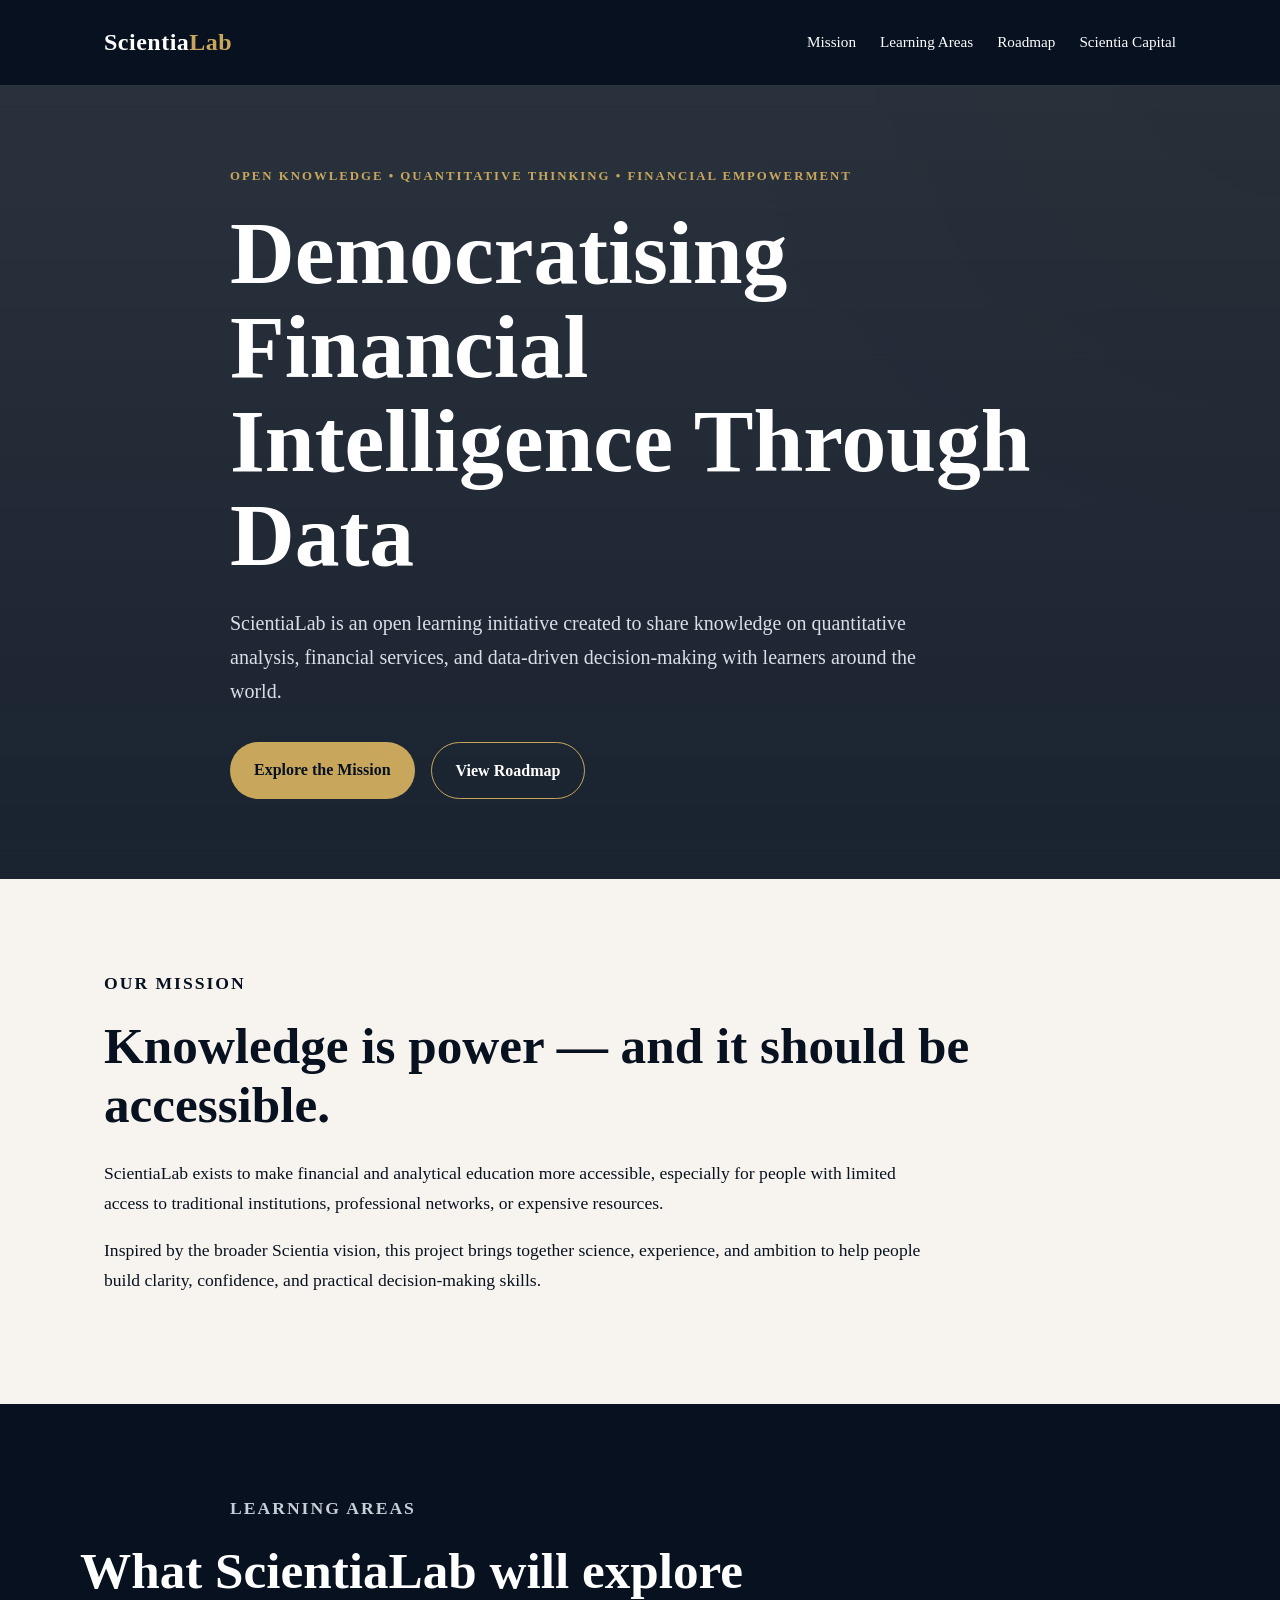
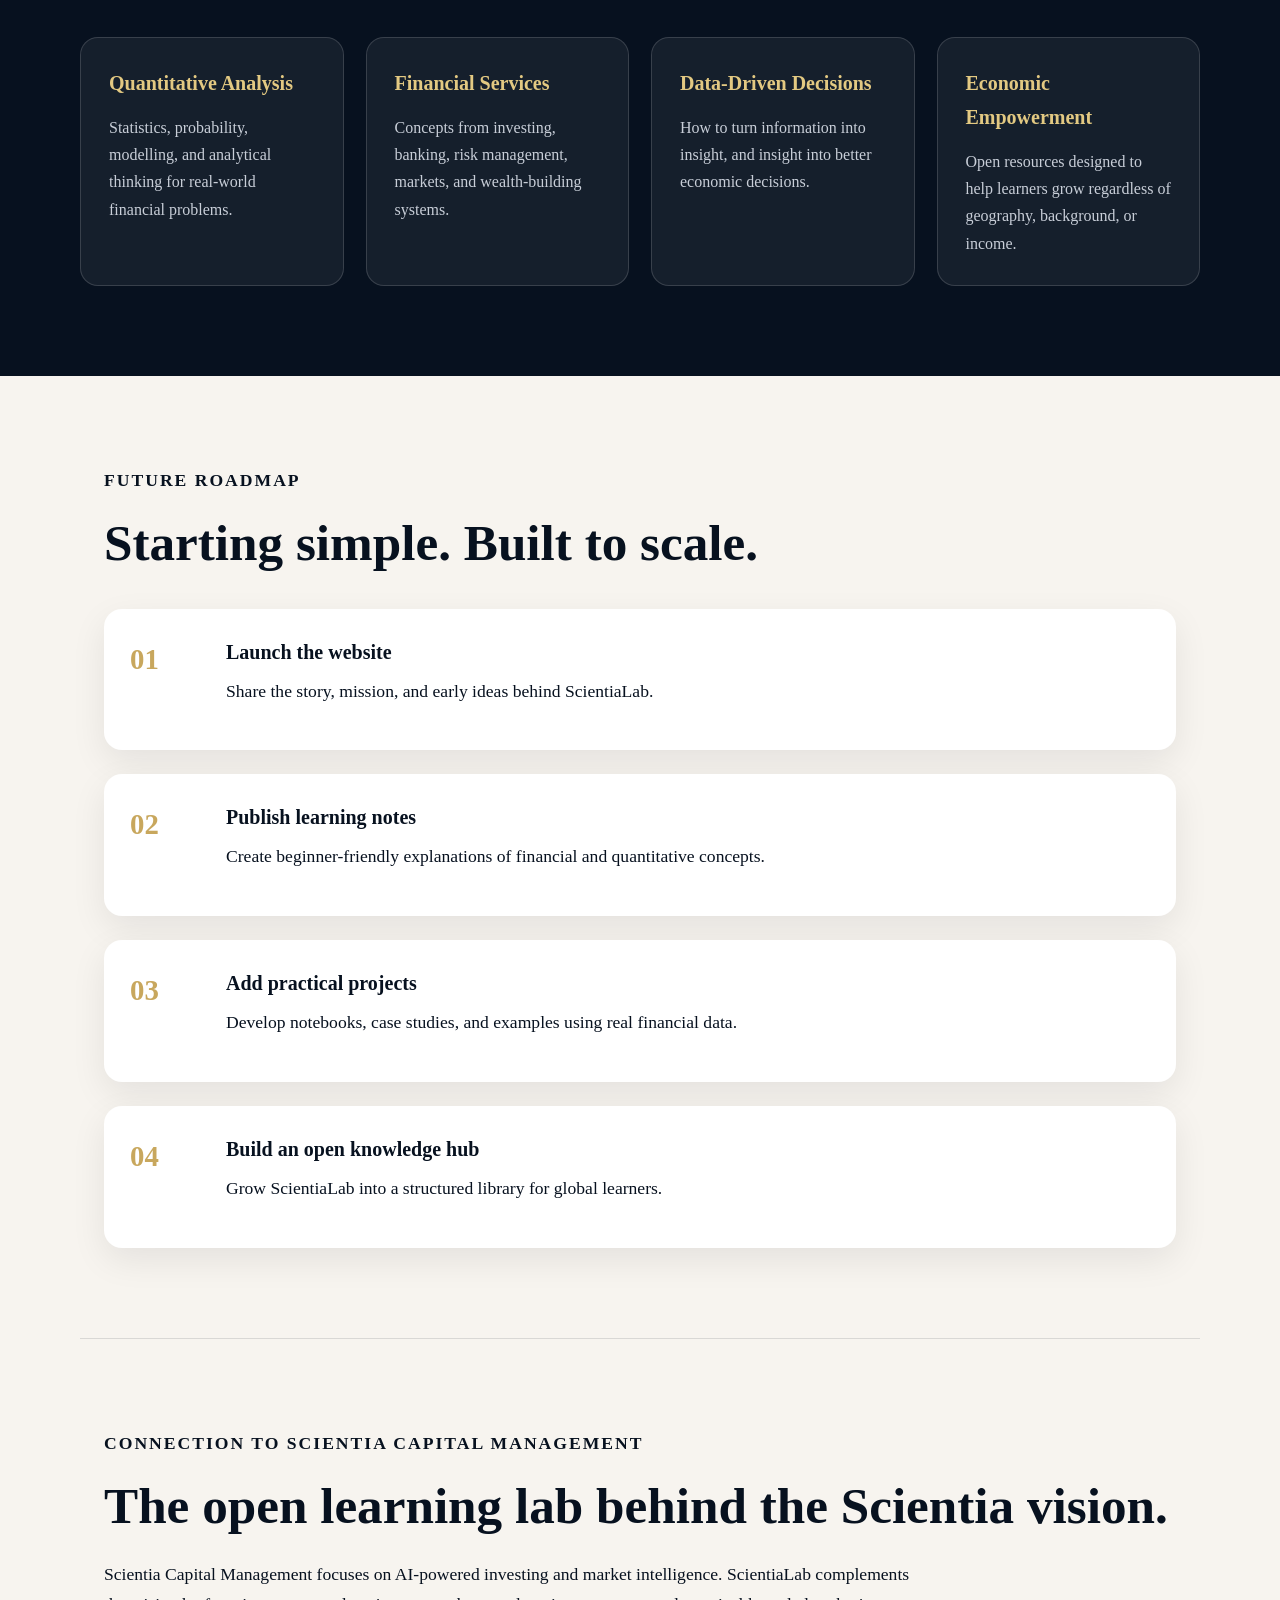
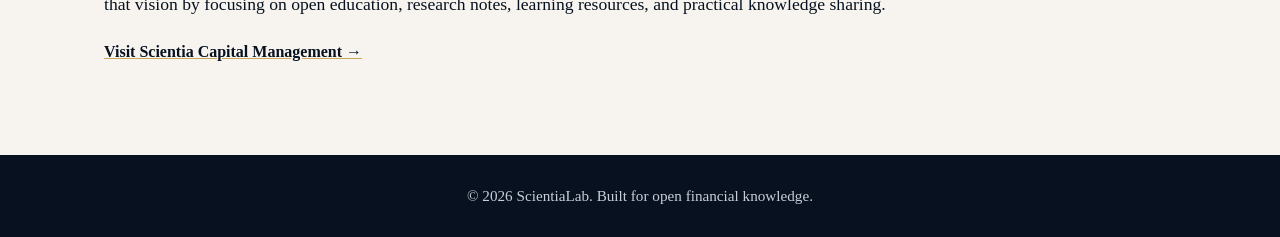
==== index.html @ 8c325627 "The first version of Scientia Lab web page" ====
<!DOCTYPE html>
<html lang="en">
<head>
  <meta charset="UTF-8" />
  <meta name="viewport" content="width=device-width, initial-scale=1.0" />
  <title>ScientiaLab | Open Financial Intelligence</title>
  <meta name="description" content="ScientiaLab is an open knowledge initiative focused on quantitative analysis, financial services, and data-driven decision-making." />
  <link rel="stylesheet" href="style.css" />
</head>

<body>
  <header class="site-header">
    <nav class="navbar">
      <a href="#" class="logo">Scientia<span>Lab</span></a>
      <div class="nav-links">
        <a href="#mission">Mission</a>
        <a href="#areas">Learning Areas</a>
        <a href="#roadmap">Roadmap</a>
        <a href="https://www.scientiacapital.co.uk/" target="_blank">Scientia Capital</a>
      </div>
    </nav>
  </header>

  <main>
    <section class="hero">
      <div class="hero-content">
        <p class="eyebrow">Open Knowledge • Quantitative Thinking • Financial Empowerment</p>
        <h1>Democratising Financial Intelligence Through Data</h1>
        <p class="hero-text">
          ScientiaLab is an open learning initiative created to share knowledge on quantitative analysis,
          financial services, and data-driven decision-making with learners around the world.
        </p>
        <div class="hero-actions">
          <a href="#mission" class="btn primary">Explore the Mission</a>
          <a href="#roadmap" class="btn secondary">View Roadmap</a>
        </div>
      </div>
    </section>

    <section id="mission" class="section">
      <p class="section-label">Our Mission</p>
      <h2>Knowledge is power — and it should be accessible.</h2>
      <p>
        ScientiaLab exists to make financial and analytical education more accessible, especially for
        people with limited access to traditional institutions, professional networks, or expensive resources.
      </p>
      <p>
        Inspired by the broader Scientia vision, this project brings together science, experience, and ambition
        to help people build clarity, confidence, and practical decision-making skills.
      </p>
    </section>

    <section id="areas" class="section dark-section">
      <p class="section-label">Learning Areas</p>
      <h2>What ScientiaLab will explore</h2>

      <div class="cards">
        <article class="card">
          <h3>Quantitative Analysis</h3>
          <p>Statistics, probability, modelling, and analytical thinking for real-world financial problems.</p>
        </article>

        <article class="card">
          <h3>Financial Services</h3>
          <p>Concepts from investing, banking, risk management, markets, and wealth-building systems.</p>
        </article>

        <article class="card">
          <h3>Data-Driven Decisions</h3>
          <p>How to turn information into insight, and insight into better economic decisions.</p>
        </article>

        <article class="card">
          <h3>Economic Empowerment</h3>
          <p>Open resources designed to help learners grow regardless of geography, background, or income.</p>
        </article>
      </div>
    </section>

    <section id="roadmap" class="section">
      <p class="section-label">Future Roadmap</p>
      <h2>Starting simple. Built to scale.</h2>

      <div class="timeline">
        <div class="timeline-item">
          <span>01</span>
          <div>
            <h3>Launch the website</h3>
            <p>Share the story, mission, and early ideas behind ScientiaLab.</p>
          </div>
        </div>

        <div class="timeline-item">
          <span>02</span>
          <div>
            <h3>Publish learning notes</h3>
            <p>Create beginner-friendly explanations of financial and quantitative concepts.</p>
          </div>
        </div>

        <div class="timeline-item">
          <span>03</span>
          <div>
            <h3>Add practical projects</h3>
            <p>Develop notebooks, case studies, and examples using real financial data.</p>
          </div>
        </div>

        <div class="timeline-item">
          <span>04</span>
          <div>
            <h3>Build an open knowledge hub</h3>
            <p>Grow ScientiaLab into a structured library for global learners.</p>
          </div>
        </div>
      </div>
    </section>

    <section class="section connection">
      <p class="section-label">Connection to Scientia Capital Management</p>
      <h2>The open learning lab behind the Scientia vision.</h2>
      <p>
        Scientia Capital Management focuses on AI-powered investing and market intelligence.
        ScientiaLab complements that vision by focusing on open education, research notes,
        learning resources, and practical knowledge sharing.
      </p>
      <a href="https://www.scientiacapital.co.uk/" target="_blank" class="text-link">
        Visit Scientia Capital Management →
      </a>
    </section>
  </main>

  <footer class="footer">
    <p>© 2026 ScientiaLab. Built for open financial knowledge.</p>
  </footer>
</body>
</html>
---- style.css ----
:root {
  --bg: #07111f;
  --bg-light: #f7f4ef;
  --text: #07111f;
  --text-light: #ffffff;
  --muted: #07111f;
  --gold: #c8a75d;
  --gold-light: #e3c982;
  --card: #ffffff;
  --border: rgba(255, 255, 255, 0.15);
}

* {
  box-sizing: border-box;
  margin: 0;
  padding: 0;
}

body {
  font-family: Georgia, "Times New Roman", serif;
  background: var(--bg-light);
  color: var(--text);
  line-height: 1.7;
}

.site-header {
  background: var(--bg);
  border-bottom: 1px solid var(--border);
}

.navbar {
  max-width: 1120px;
  margin: 0 auto;
  padding: 22px 24px;
  display: flex;
  justify-content: space-between;
  align-items: center;
}

.logo {
  color: var(--text-light);
  text-decoration: none;
  font-size: 1.5rem;
  font-weight: 700;
  letter-spacing: 0.5px;
}

.logo span {
  color: var(--gold);
}

.nav-links {
  display: flex;
  gap: 24px;
}

.nav-links a {
  color: var(--text-light);
  text-decoration: none;
  font-size: 0.95rem;
}

.nav-links a:hover {
  color: var(--gold-light);
}

.hero {
  min-height: 88vh;
  background:
    linear-gradient(rgba(7, 17, 31, 0.86), rgba(7, 17, 31, 0.92)),
    radial-gradient(circle at top right, rgba(200, 167, 93, 0.25), transparent 35%);
  color: var(--text-light);
  display: flex;
  align-items: center;
  padding: 80px 24px;
}

.hero-content {
  max-width: 1120px;
  margin: 0 auto;
}

.eyebrow,
.section-label {
  color: var(--gold);
  text-transform: uppercase;
  letter-spacing: 2px;
  font-size: 0.8rem;
  font-weight: 700;
  margin-bottom: 18px;
}

h1 {
  max-width: 820px;
  font-size: clamp(2.8rem, 7vw, 5.8rem);
  line-height: 1.05;
  margin-bottom: 24px;
}

.hero-text {
  max-width: 720px;
  font-size: 1.25rem;
  color: #d9dee7;
  margin-bottom: 34px;
}

.hero-actions {
  display: flex;
  gap: 16px;
  flex-wrap: wrap;
}

.btn {
  display: inline-block;
  padding: 14px 24px;
  border-radius: 999px;
  text-decoration: none;
  font-weight: 700;
}

.btn.primary {
  background: var(--gold);
  color: var(--bg);
}

.btn.secondary {
  border: 1px solid var(--gold);
  color: var(--text-light);
}

.section {
  max-width: 1120px;
  margin: 0 auto;
  padding: 90px 24px;
}

.section h2 {
  font-size: clamp(2rem, 4vw, 3.4rem);
  line-height: 1.15;
  margin-bottom: 24px;
}

.section p {
  max-width: 820px;
  font-size: 1.1rem;
  color: var(--muted);
  margin-bottom: 18px;
}

.dark-section {
  max-width: none;
  background: var(--bg);
  color: var(--text-light);
}

.dark-section > * {
  max-width: 1120px;
  margin-left: auto;
  margin-right: auto;
}

.dark-section p {
  color: #c8ced8;
}

.cards {
  max-width: 1120px;
  display: grid;
  grid-template-columns: repeat(4, 1fr);
  gap: 22px;
  margin-top: 36px;
}

.card {
  background: rgba(255, 255, 255, 0.06);
  border: 1px solid var(--border);
  padding: 28px;
  border-radius: 18px;
}

.card h3 {
  color: var(--gold-light);
  margin-bottom: 14px;
  font-size: 1.25rem;
}

.card p {
  font-size: 1rem;
  margin-bottom: 0;
}

.timeline {
  display: grid;
  gap: 24px;
  margin-top: 36px;
}

.timeline-item {
  display: grid;
  grid-template-columns: 72px 1fr;
  gap: 24px;
  padding: 26px;
  background: var(--card);
  border-radius: 18px;
  box-shadow: 0 12px 35px rgba(7, 17, 31, 0.08);
}

.timeline-item span {
  color: var(--gold);
  font-size: 1.8rem;
  font-weight: 700;
}

.timeline-item h3 {
  font-size: 1.25rem;
  margin-bottom: 8px;
}

.connection {
  border-top: 1px solid rgba(7, 17, 31, 0.12);
}

.text-link {
  color: var(--text);
  font-weight: 700;
  text-decoration-color: var(--gold);
}

.footer {
  background: var(--bg);
  color: #c8ced8;
  text-align: center;
  padding: 28px 24px;
  font-size: 0.95rem;
}

@media (max-width: 800px) {
  .navbar {
    align-items: flex-start;
    gap: 18px;
    flex-direction: column;
  }

  .nav-links {
    flex-wrap: wrap;
    gap: 14px;
  }

  .cards {
    grid-template-columns: 1fr;
  }

  .timeline-item {
    grid-template-columns: 1fr;
  }
}
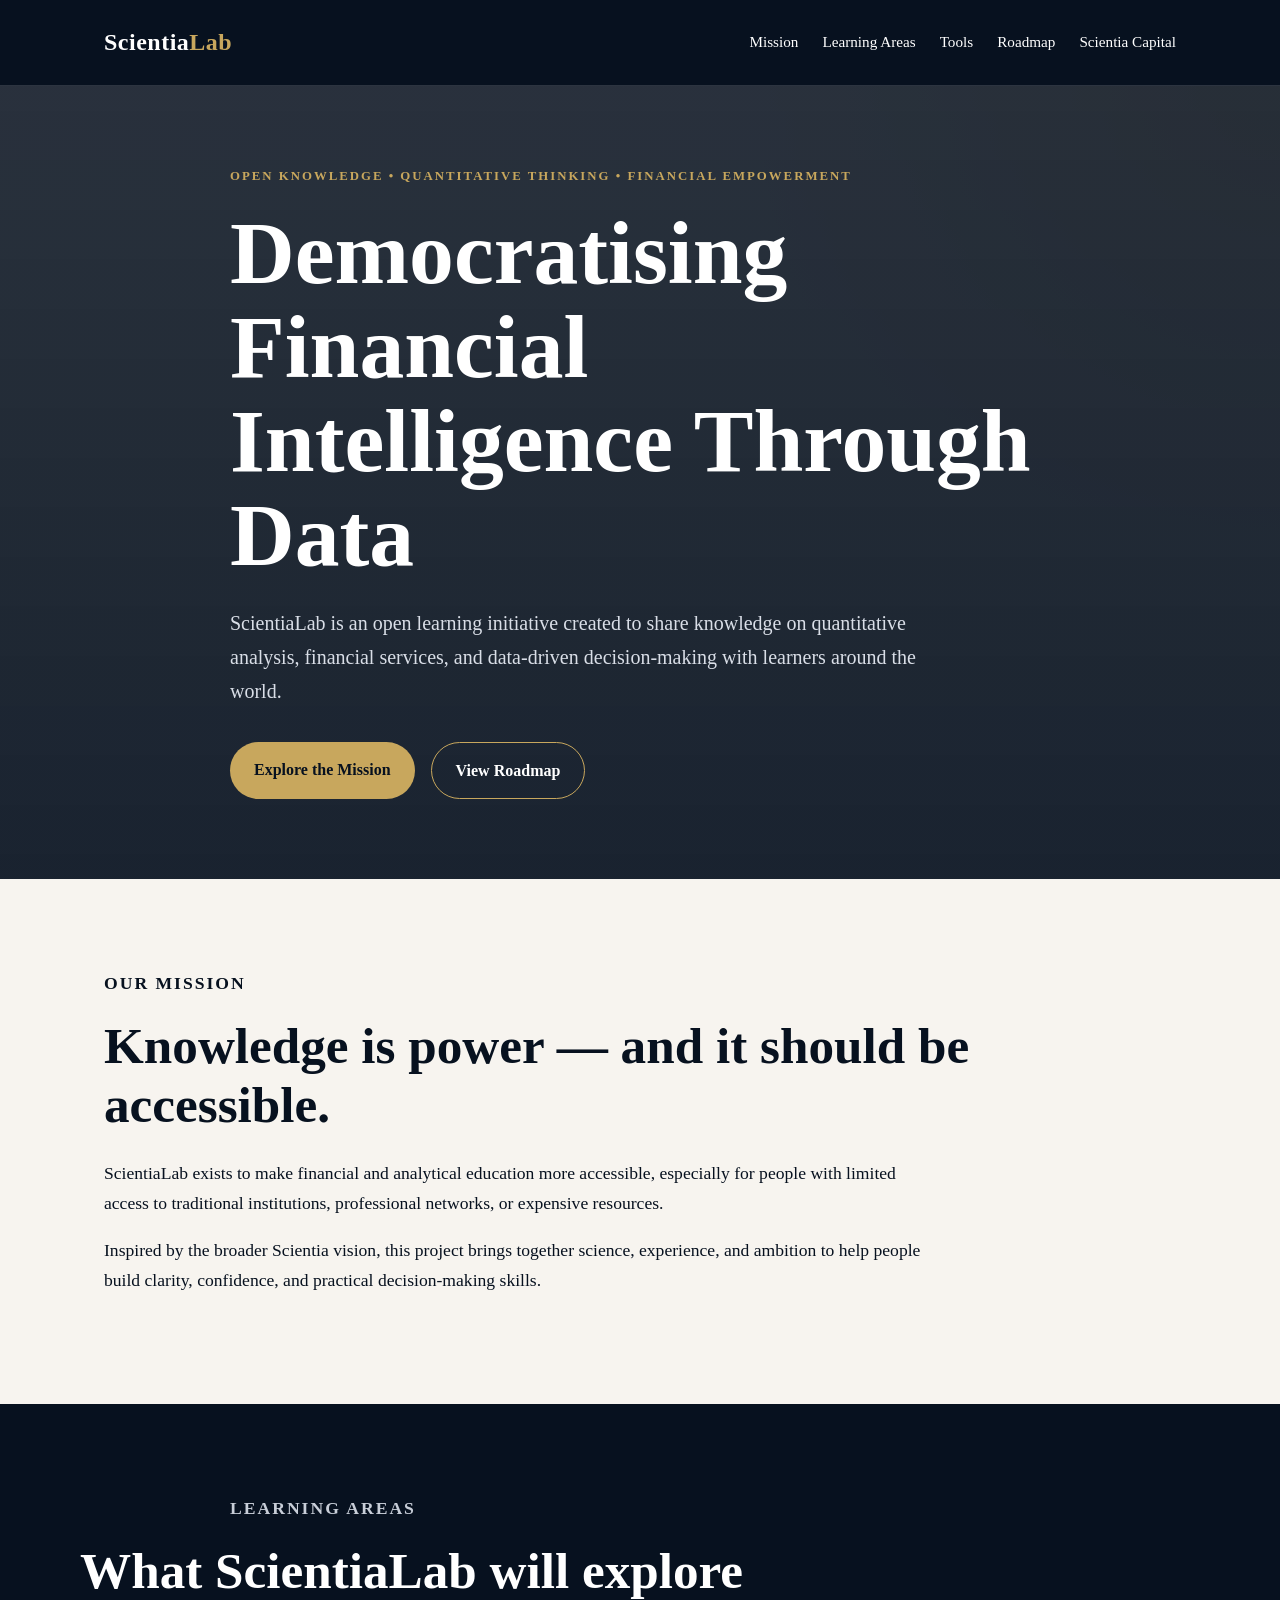
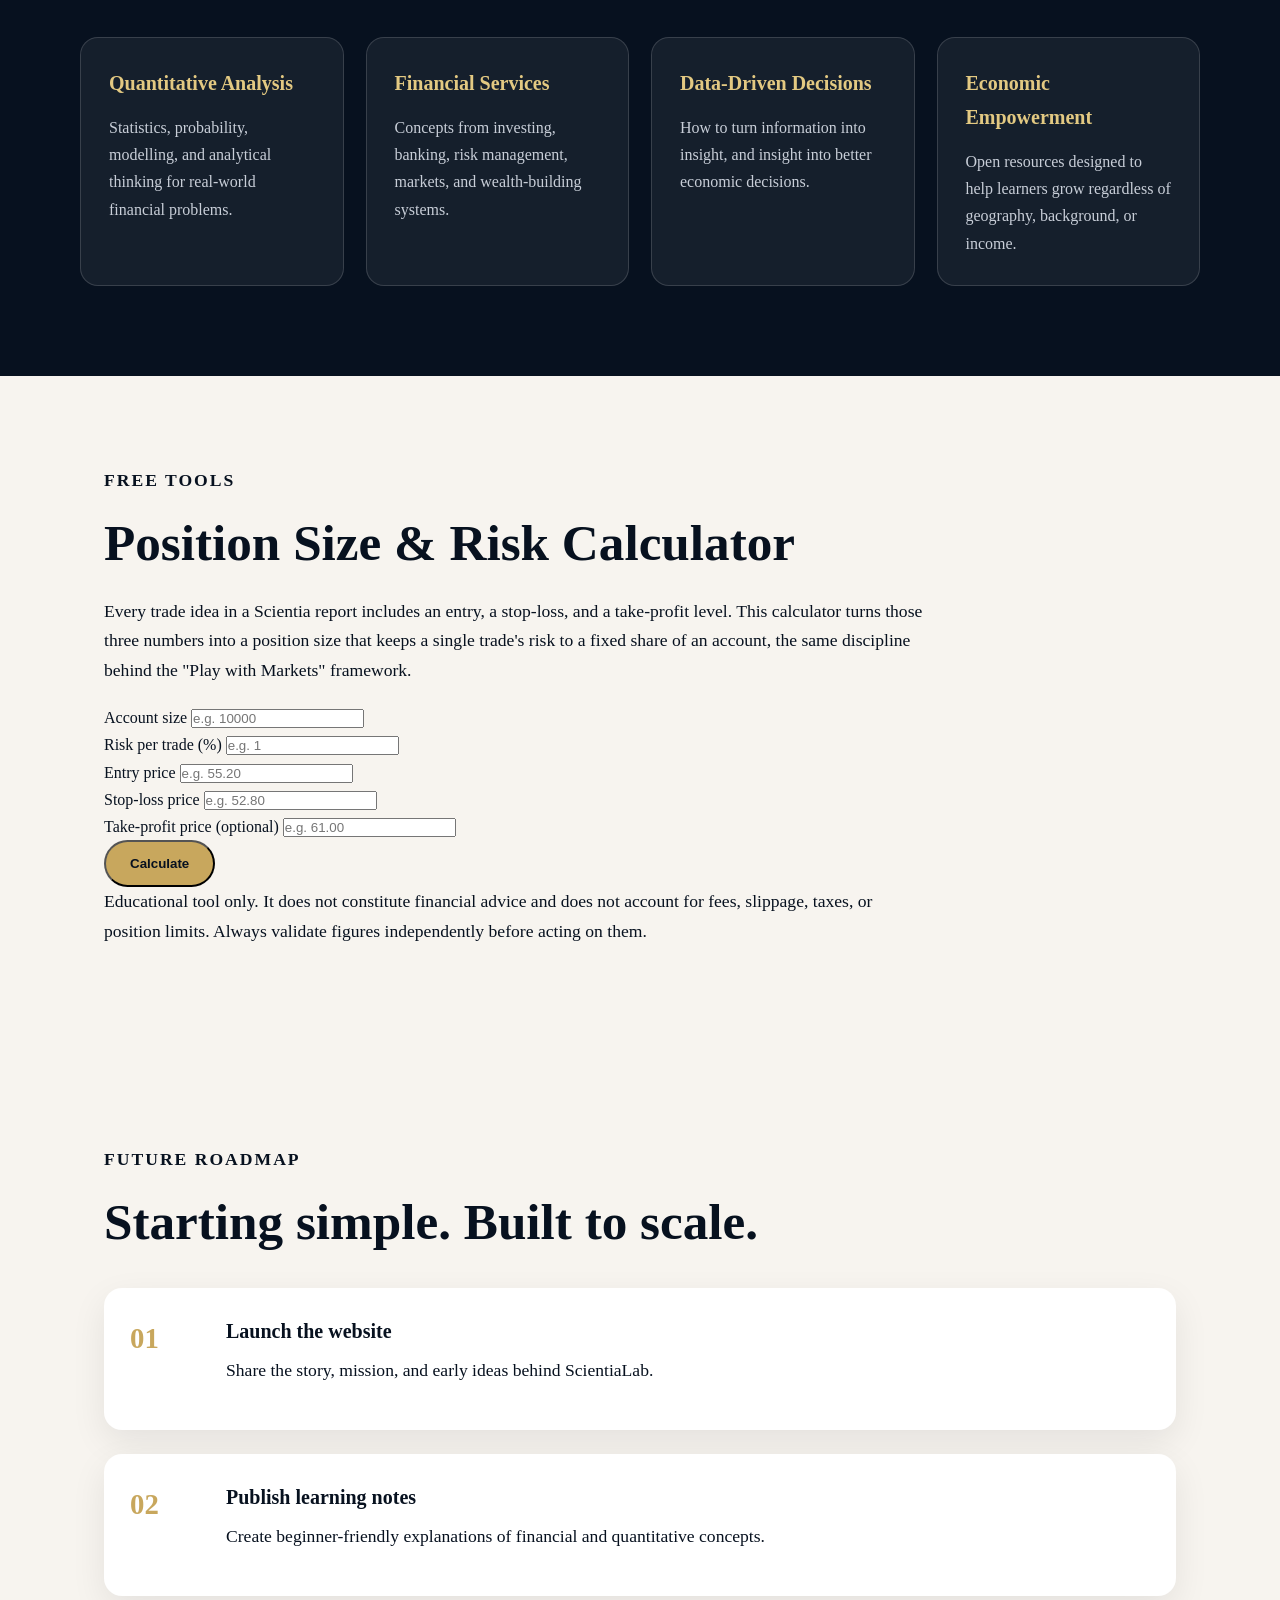
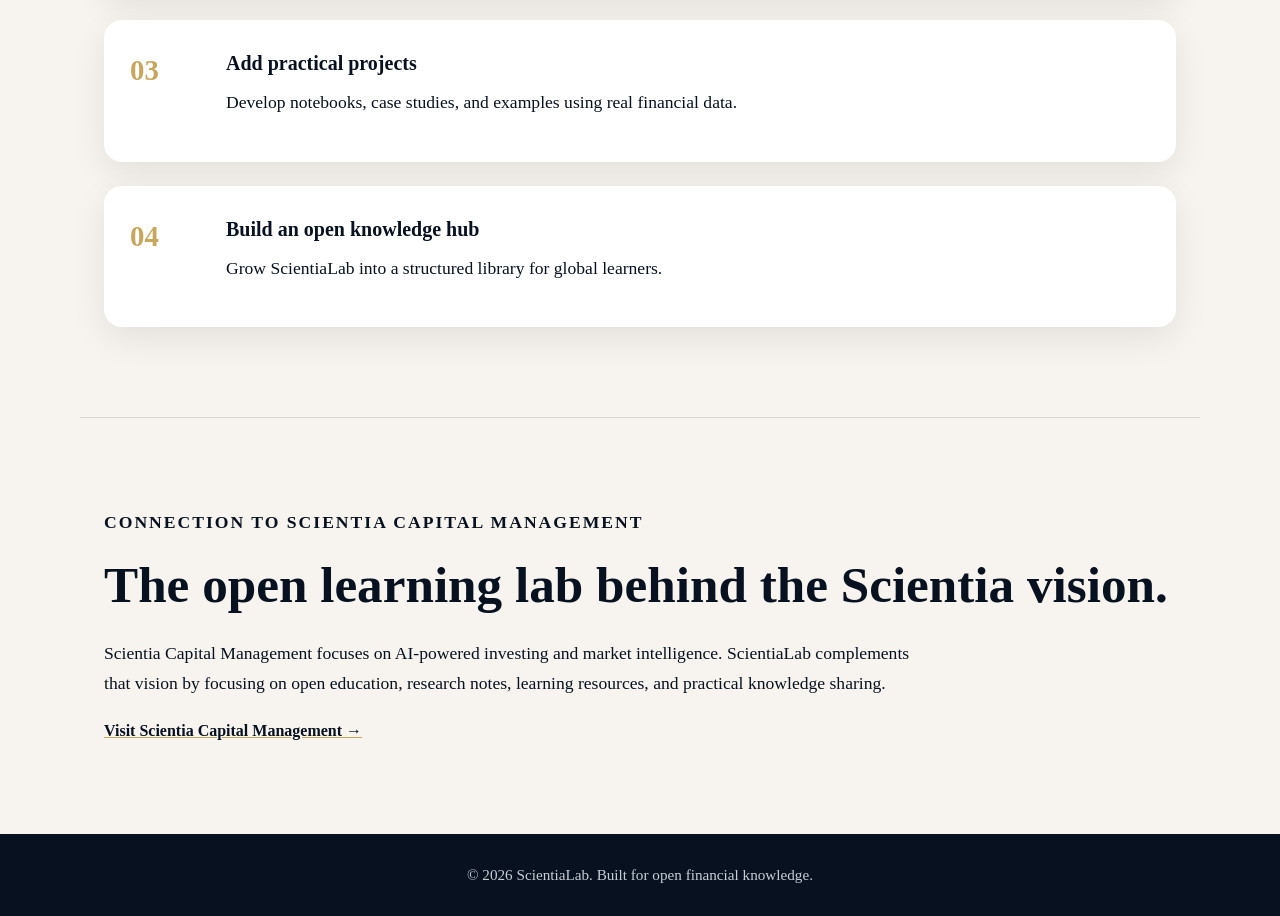
==== commit 66101863: "Add Position Size & Risk Calculator tool" ====
--- a/index.html
+++ b/index.html
@@ -15,6 +15,7 @@
       <div class="nav-links">
         <a href="#mission">Mission</a>
         <a href="#areas">Learning Areas</a>
+        <a href="#tools">Tools</a>
         <a href="#roadmap">Roadmap</a>
         <a href="https://www.scientiacapital.co.uk/" target="_blank">Scientia Capital</a>
       </div>
@@ -77,6 +78,72 @@
       </div>
     </section>
 
+    <section id="tools" class="section">
+      <p class="section-label">Free Tools</p>
+      <h2>Position Size &amp; Risk Calculator</h2>
+      <p>
+        Every trade idea in a Scientia report includes an entry, a stop-loss, and a take-profit level. This
+        calculator turns those three numbers into a position size that keeps a single trade's risk to a fixed
+        share of an account, the same discipline behind the "Play with Markets" framework.
+      </p>
+
+      <div class="tool-card">
+        <form id="risk-calculator" class="tool-form" autocomplete="off">
+          <div class="tool-field">
+            <label for="account-size">Account size</label>
+            <input type="number" id="account-size" min="0" step="any" placeholder="e.g. 10000" required />
+          </div>
+
+          <div class="tool-field">
+            <label for="risk-percent">Risk per trade (%)</label>
+            <input type="number" id="risk-percent" min="0" max="100" step="any" placeholder="e.g. 1" required />
+          </div>
+
+          <div class="tool-field">
+            <label for="entry-price">Entry price</label>
+            <input type="number" id="entry-price" min="0" step="any" placeholder="e.g. 55.20" required />
+          </div>
+
+          <div class="tool-field">
+            <label for="stop-price">Stop-loss price</label>
+            <input type="number" id="stop-price" min="0" step="any" placeholder="e.g. 52.80" required />
+          </div>
+
+          <div class="tool-field">
+            <label for="target-price">Take-profit price <span class="optional">(optional)</span></label>
+            <input type="number" id="target-price" min="0" step="any" placeholder="e.g. 61.00" />
+          </div>
+
+          <button type="submit" class="btn primary tool-submit">Calculate</button>
+        </form>
+
+        <div id="risk-results" class="tool-results" hidden>
+          <div class="result-row">
+            <span>Dollar risk</span>
+            <strong id="result-risk-amount">—</strong>
+          </div>
+          <div class="result-row">
+            <span>Position size</span>
+            <strong id="result-shares">—</strong>
+          </div>
+          <div class="result-row">
+            <span>Position value</span>
+            <strong id="result-position-value">—</strong>
+          </div>
+          <div class="result-row" id="result-rr-row" hidden>
+            <span>Reward:risk</span>
+            <strong id="result-rr">—</strong>
+          </div>
+          <p id="result-note" class="tool-note"></p>
+        </div>
+
+        <p class="tool-disclaimer">
+          Educational tool only. It does not constitute financial advice and does not account for fees,
+          slippage, taxes, or position limits. Always validate figures independently before acting on them.
+        </p>
+      </div>
+    </section>
+
     <section id="roadmap" class="section">
       <p class="section-label">Future Roadmap</p>
       <h2>Starting simple. Built to scale.</h2>
@@ -133,5 +200,7 @@
   <footer class="footer">
     <p>© 2026 ScientiaLab. Built for open financial knowledge.</p>
   </footer>
+
+  <script src="script.js"></script>
 </body>
 </html>
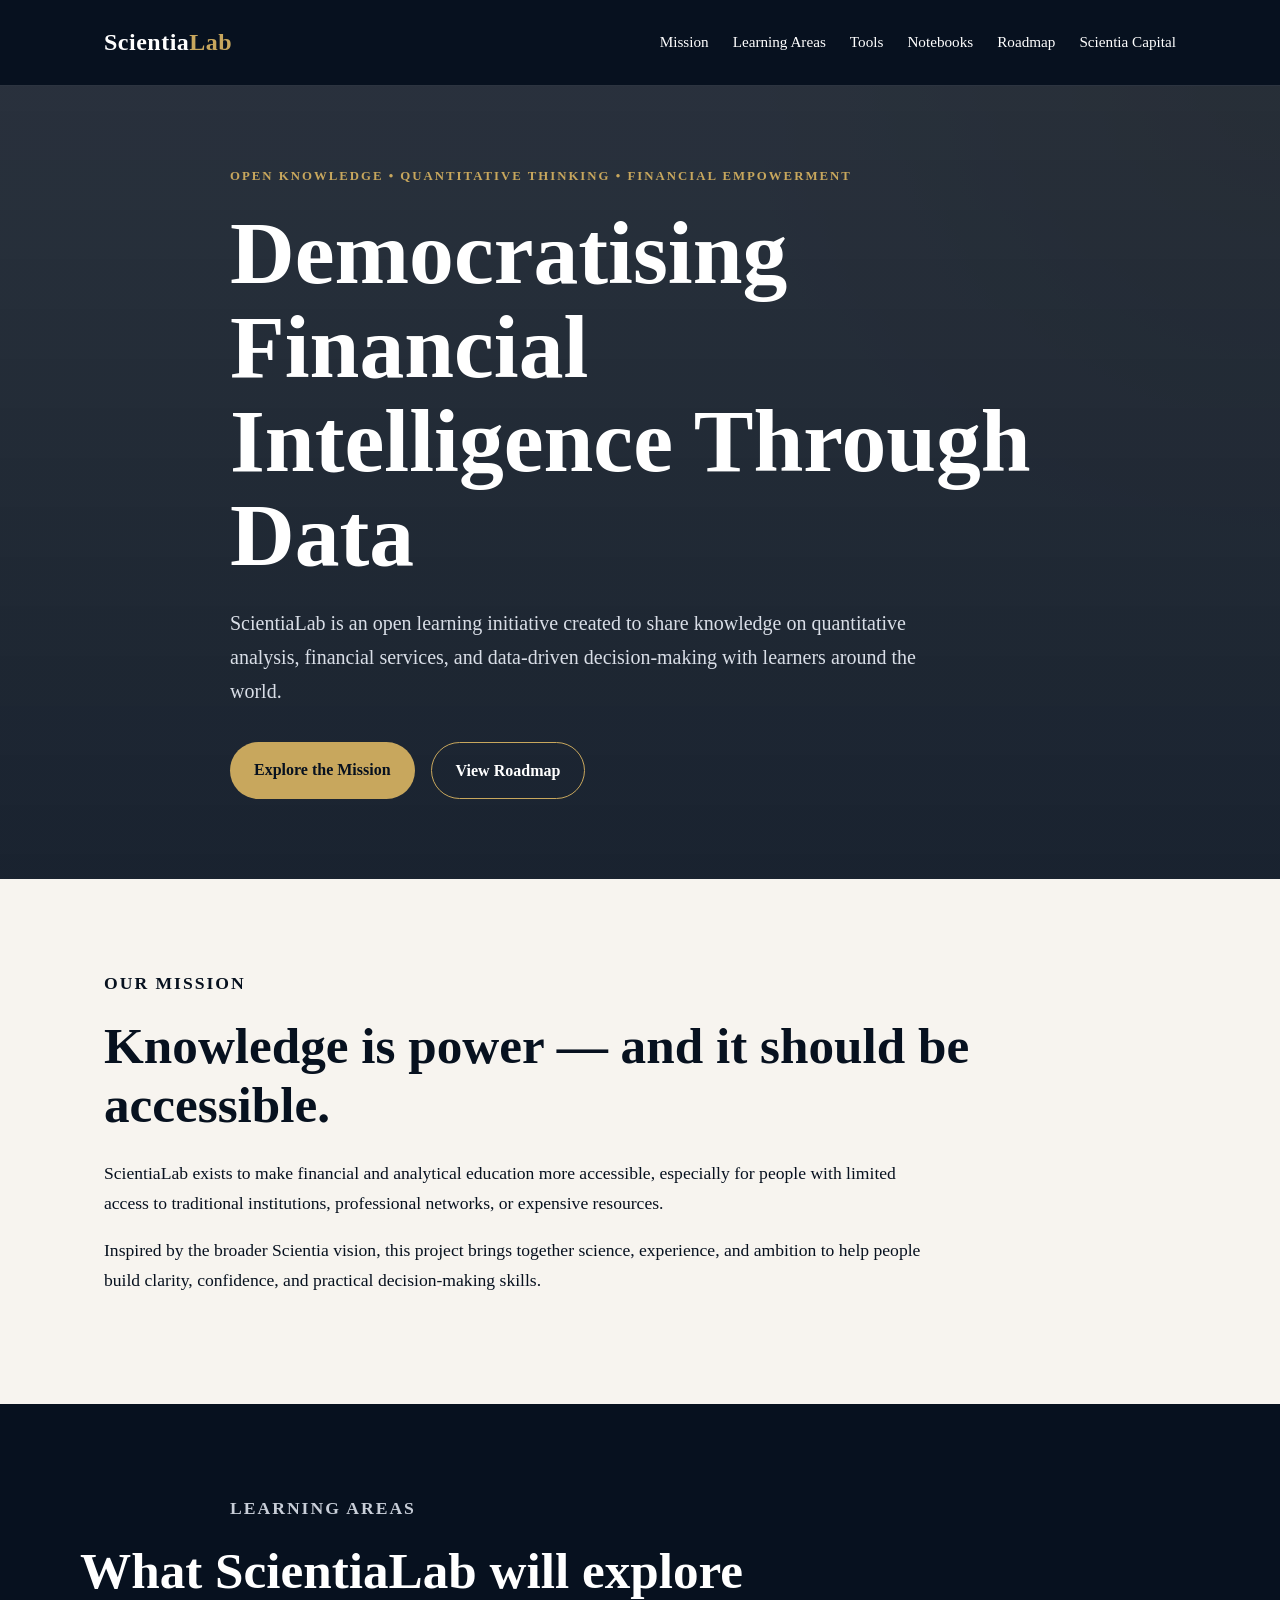
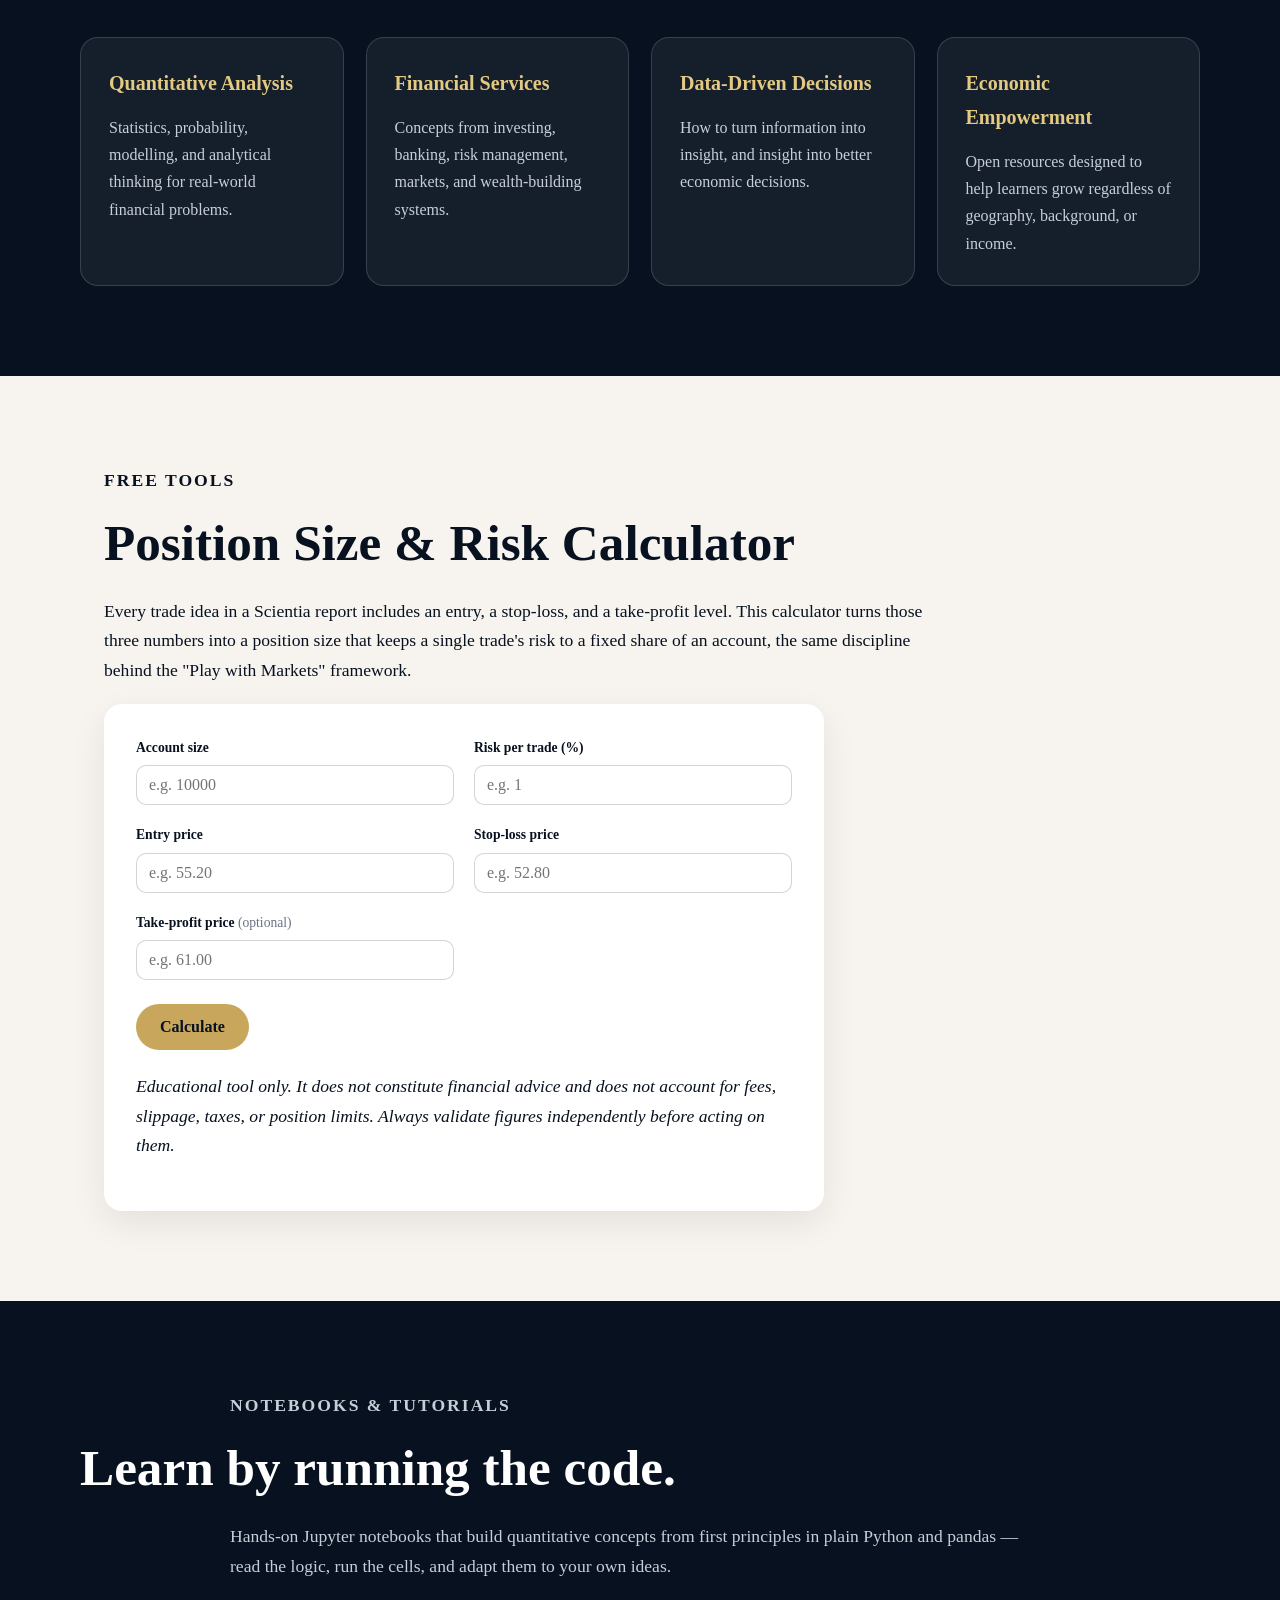
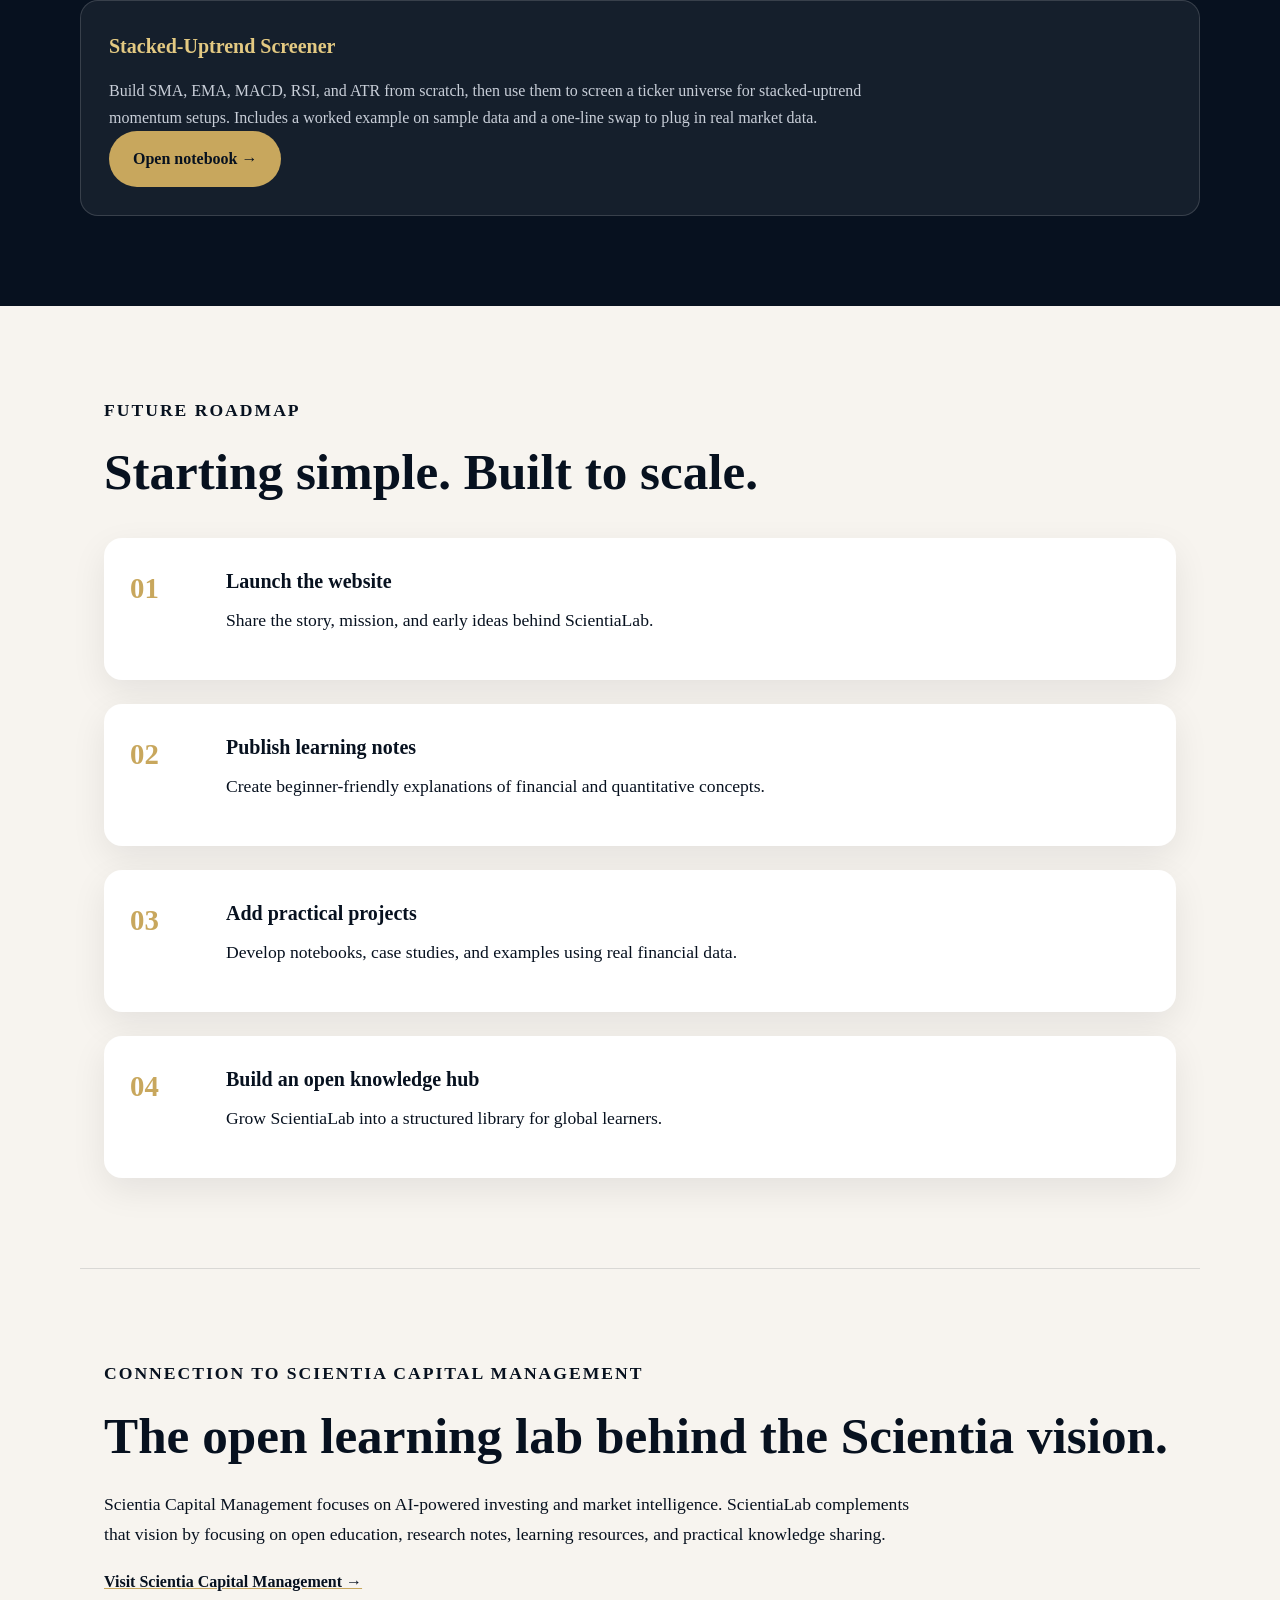
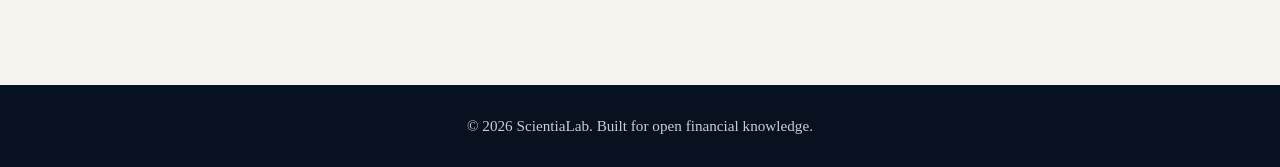
==== commit 7d0f281d: "Add Tools and Notebooks sections to homepage" ====
--- a/index.html
+++ b/index.html
@@ -16,6 +16,7 @@
         <a href="#mission">Mission</a>
         <a href="#areas">Learning Areas</a>
         <a href="#tools">Tools</a>
+        <a href="#notebooks">Notebooks</a>
         <a href="#roadmap">Roadmap</a>
         <a href="https://www.scientiacapital.co.uk/" target="_blank">Scientia Capital</a>
       </div>
@@ -144,6 +145,27 @@
       </div>
     </section>
 
+    <section id="notebooks" class="section dark-section">
+      <p class="section-label">Notebooks &amp; Tutorials</p>
+      <h2>Learn by running the code.</h2>
+      <p>
+        Hands-on Jupyter notebooks that build quantitative concepts from first principles in plain Python
+        and pandas — read the logic, run the cells, and adapt them to your own ideas.
+      </p>
+
+      <div class="notebook-grid">
+        <article class="card notebook-card">
+          <h3>Stacked-Uptrend Screener</h3>
+          <p>
+            Build SMA, EMA, MACD, RSI, and ATR from scratch, then use them to screen a ticker universe for
+            stacked-uptrend momentum setups. Includes a worked example on sample data and a one-line swap
+            to plug in real market data.
+          </p>
+          <a href="https://github.com/ahd-mortazavi/ScientiaLab/blob/main/stacked_uptrend_screener.ipynb" target="_blank" class="btn primary">Open notebook →</a>
+        </article>
+      </div>
+    </section>
+
     <section id="roadmap" class="section">
       <p class="section-label">Future Roadmap</p>
       <h2>Starting simple. Built to scale.</h2>
--- a/style.css
+++ b/style.css
@@ -116,6 +116,10 @@
   border-radius: 999px;
   text-decoration: none;
   font-weight: 700;
+  border: none;
+  cursor: pointer;
+  font-family: inherit;
+  font-size: 1rem;
 }
 
 .btn.primary {
@@ -126,6 +130,7 @@
 .btn.secondary {
   border: 1px solid var(--gold);
   color: var(--text-light);
+  background: transparent;
 }
 
 .section {
@@ -187,6 +192,100 @@
 .card p {
   font-size: 1rem;
   margin-bottom: 0;
+}
+
+/* Tools section */
+.tool-card {
+  max-width: 720px;
+  background: var(--card);
+  border-radius: 18px;
+  padding: 32px;
+  margin-top: 12px;
+  box-shadow: 0 12px 35px rgba(7, 17, 31, 0.08);
+}
+
+.tool-form {
+  display: grid;
+  grid-template-columns: 1fr 1fr;
+  gap: 18px 20px;
+}
+
+.tool-field {
+  display: flex;
+  flex-direction: column;
+  gap: 6px;
+}
+
+.tool-field label {
+  font-size: 0.85rem;
+  font-weight: 700;
+  color: var(--text);
+}
+
+.tool-field .optional {
+  font-weight: 400;
+  color: #6b7280;
+  text-transform: none;
+  letter-spacing: 0;
+}
+
+.tool-field input {
+  font-family: inherit;
+  font-size: 1rem;
+  padding: 10px 12px;
+  border-radius: 10px;
+  border: 1px solid rgba(7, 17, 31, 0.18);
+  background: #fff;
+  color: var(--text);
+}
+
+.tool-field input:focus {
+  outline: 2px solid var(--gold);
+  outline-offset: 1px;
+}
+
+.tool-submit {
+  grid-column: 1 / -1;
+  justify-self: start;
+  margin-top: 6px;
+}
+
+.tool-results {
+  margin-top: 28px;
+  padding-top: 24px;
+  border-top: 1px solid rgba(7, 17, 31, 0.12);
+}
+
+.result-row {
+  display: flex;
+  justify-content: space-between;
+  align-items: baseline;
+  padding: 8px 0;
+  font-size: 1.05rem;
+}
+
+.result-row strong {
+  color: var(--text);
+}
+
+.tool-note {
+  margin-top: 14px;
+  font-size: 0.95rem;
+  color: #6b7280;
+}
+
+.tool-disclaimer {
+  margin-top: 22px;
+  font-size: 0.82rem;
+  color: #6b7280;
+  font-style: italic;
+  max-width: none;
+}
+
+@media (max-width: 620px) {
+  .tool-form {
+    grid-template-columns: 1fr;
+  }
 }
 
 .timeline {
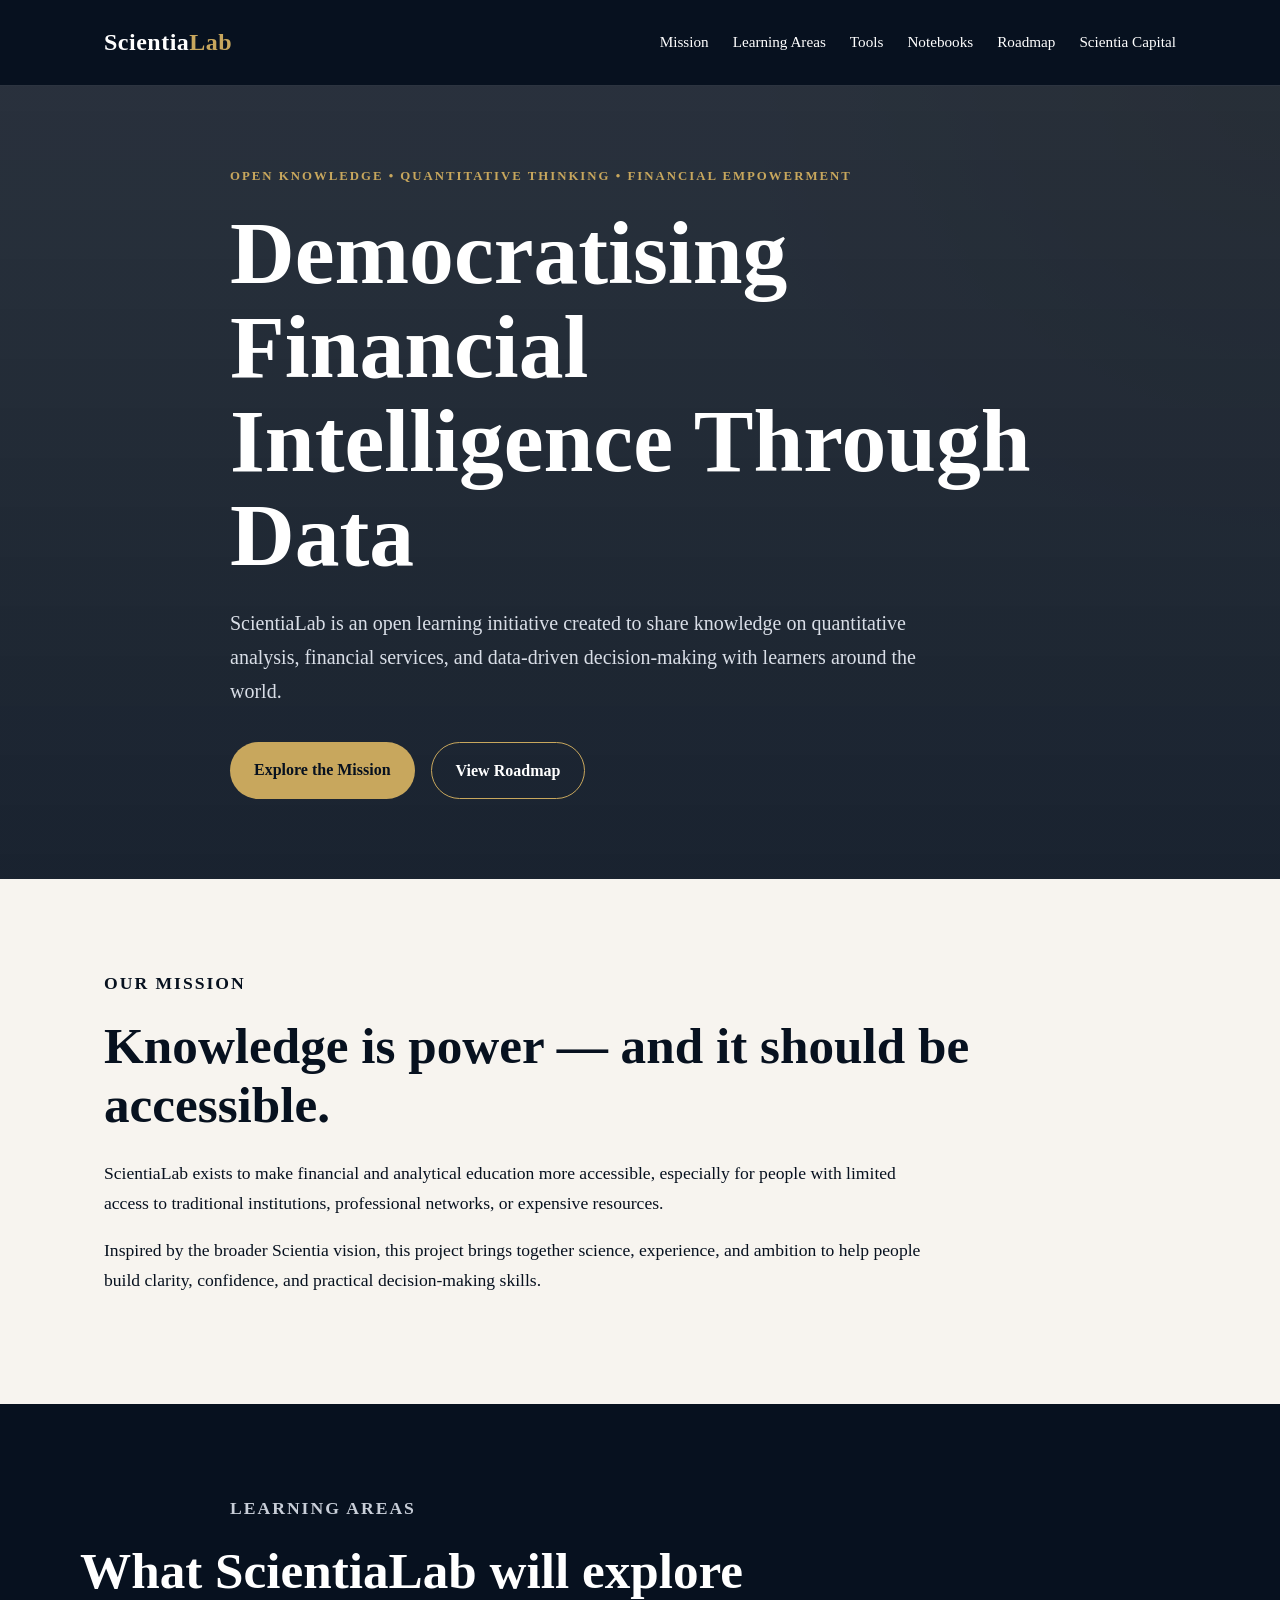
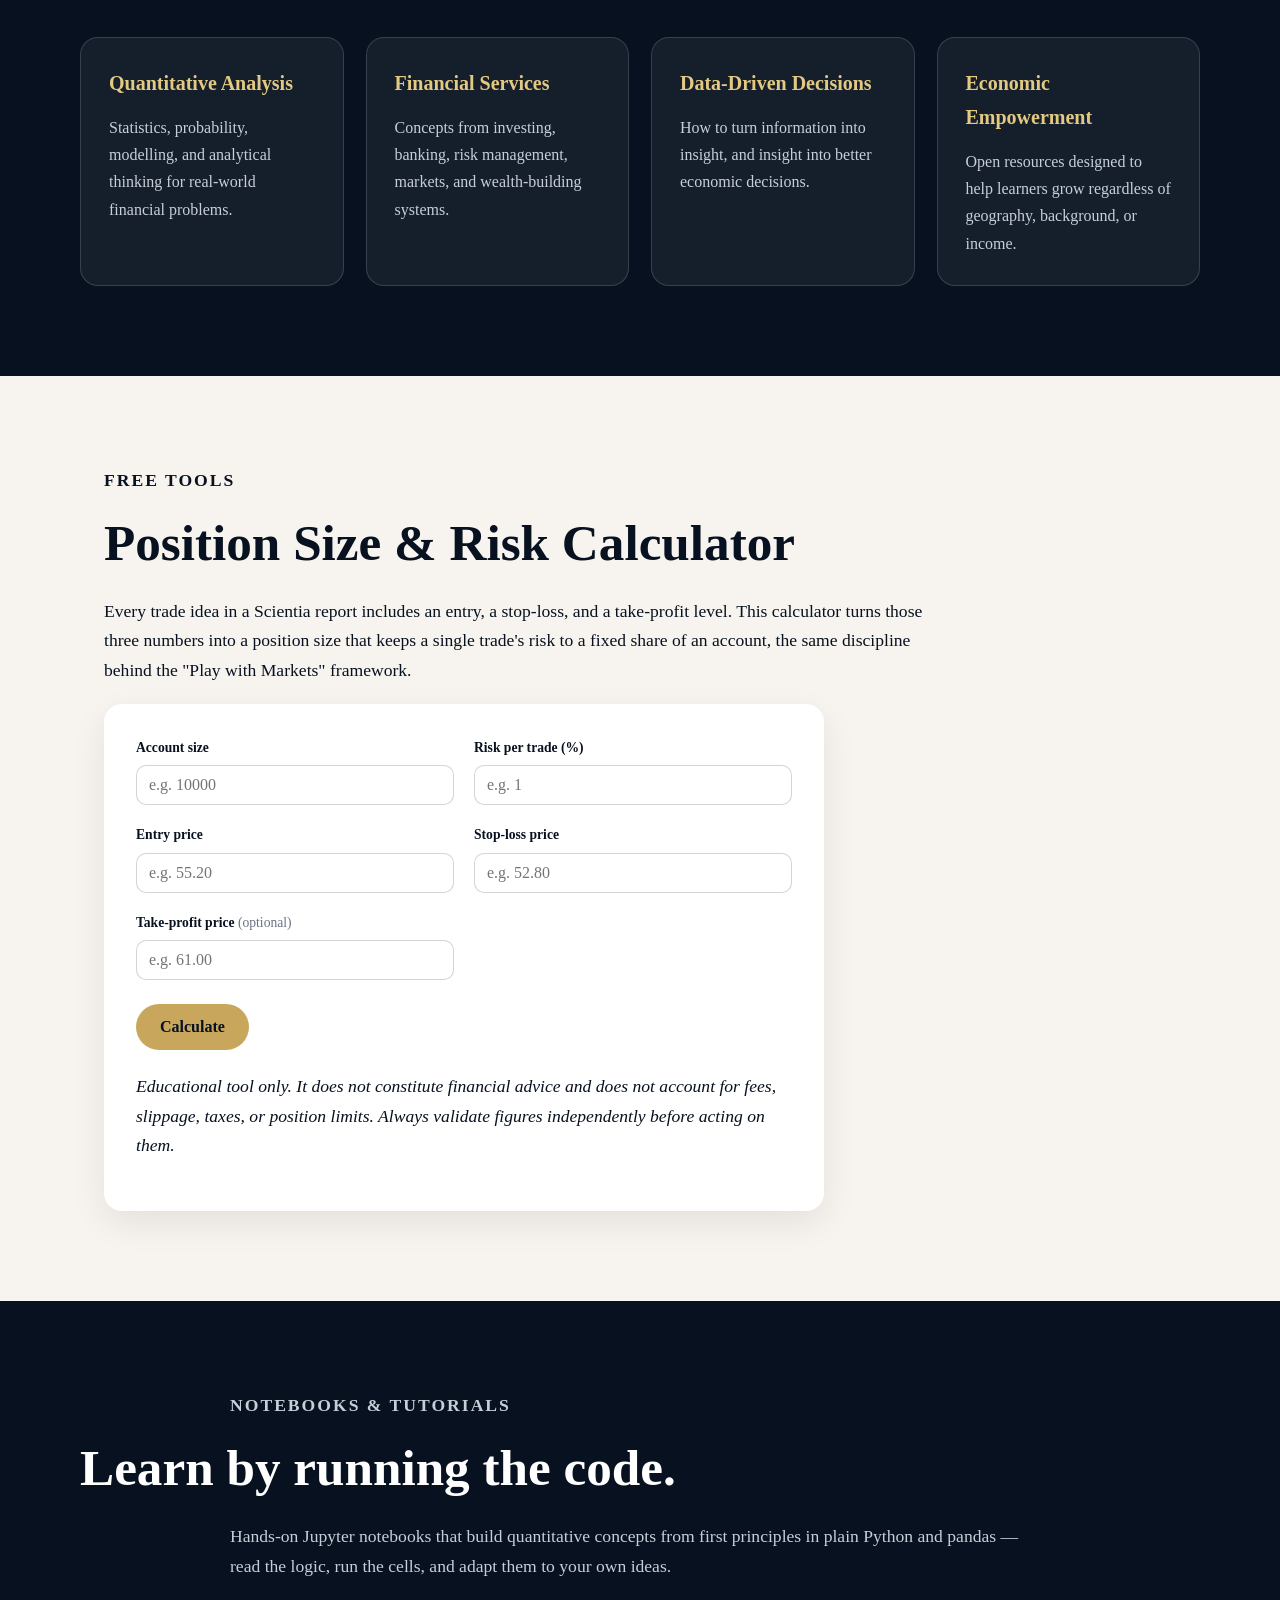
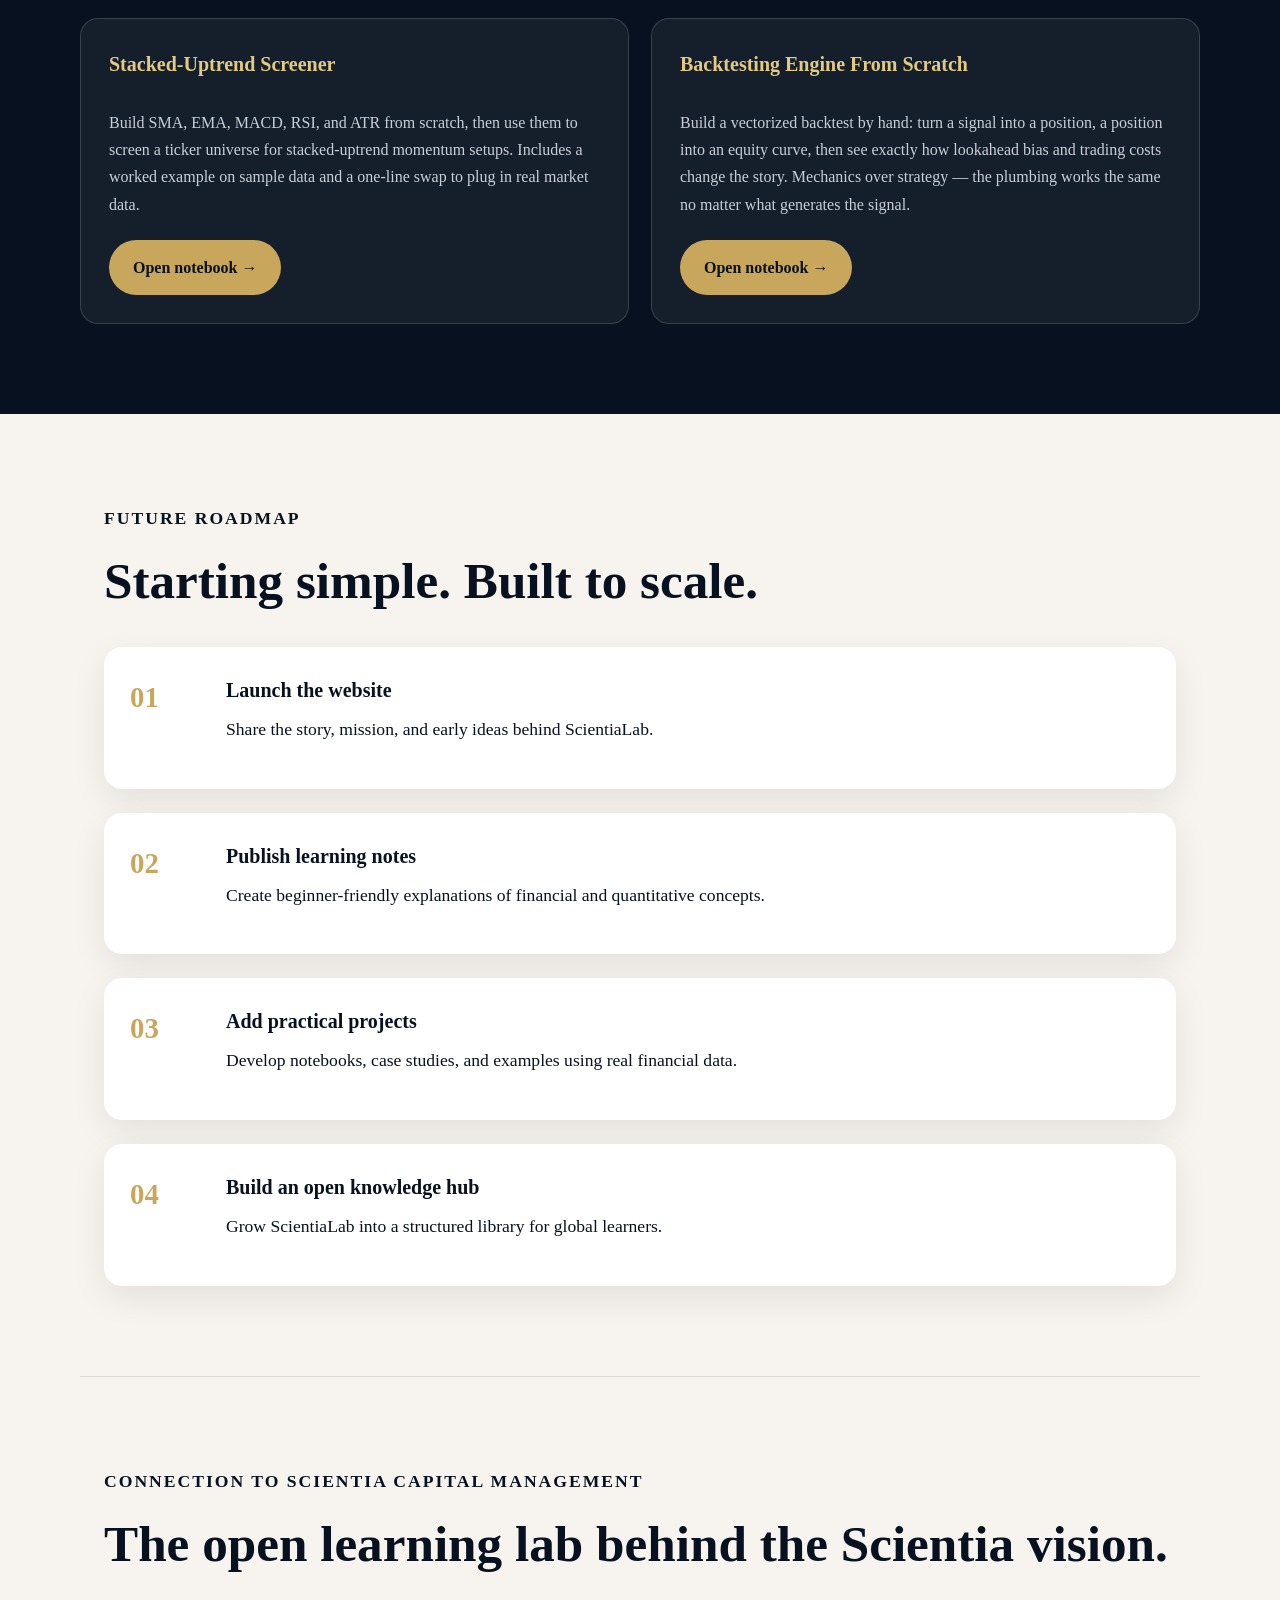
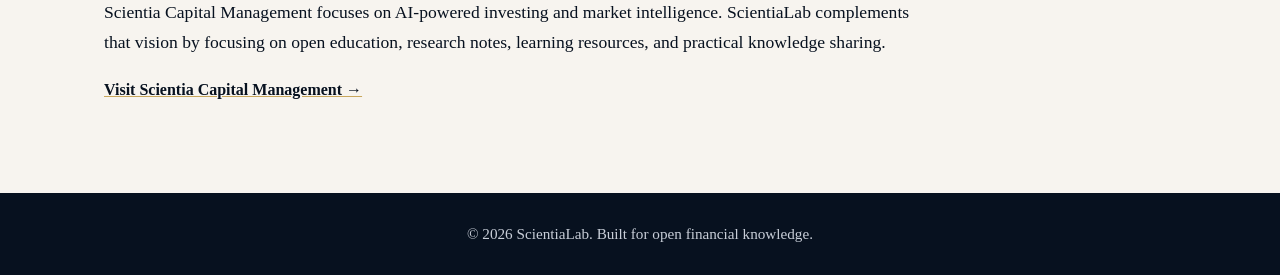
==== commit 427a9c7e: "Add Backtesting Engine From Scratch notebook Vectorized backtest mechanics on synthetic data: signal" ====
--- a/index.html
+++ b/index.html
@@ -163,6 +163,16 @@
           </p>
           <a href="https://github.com/ahd-mortazavi/ScientiaLab/blob/main/stacked_uptrend_screener.ipynb" target="_blank" class="btn primary">Open notebook →</a>
         </article>
+
+        <article class="card notebook-card">
+          <h3>Backtesting Engine From Scratch</h3>
+          <p>
+            Build a vectorized backtest by hand: turn a signal into a position, a position into an equity
+            curve, then see exactly how lookahead bias and trading costs change the story. Mechanics over
+            strategy — the plumbing works the same no matter what generates the signal.
+          </p>
+          <a href="https://github.com/ahd-mortazavi/ScientiaLab/blob/main/backtesting_engine_from_scratch.ipynb" target="_blank" class="btn primary">Open notebook →</a>
+        </article>
       </div>
     </section>
 
--- a/style.css
+++ b/style.css
@@ -288,6 +288,30 @@
   }
 }
 
+/* Notebooks section */
+.notebook-grid {
+  display: grid;
+  grid-template-columns: repeat(auto-fit, minmax(280px, 1fr));
+  gap: 22px;
+  margin-top: 36px;
+  max-width: 1120px;
+}
+
+.notebook-card {
+  display: flex;
+  flex-direction: column;
+  gap: 14px;
+}
+
+.notebook-card p {
+  margin-bottom: 0;
+}
+
+.notebook-card .btn {
+  align-self: flex-start;
+  margin-top: 8px;
+}
+
 .timeline {
   display: grid;
   gap: 24px;
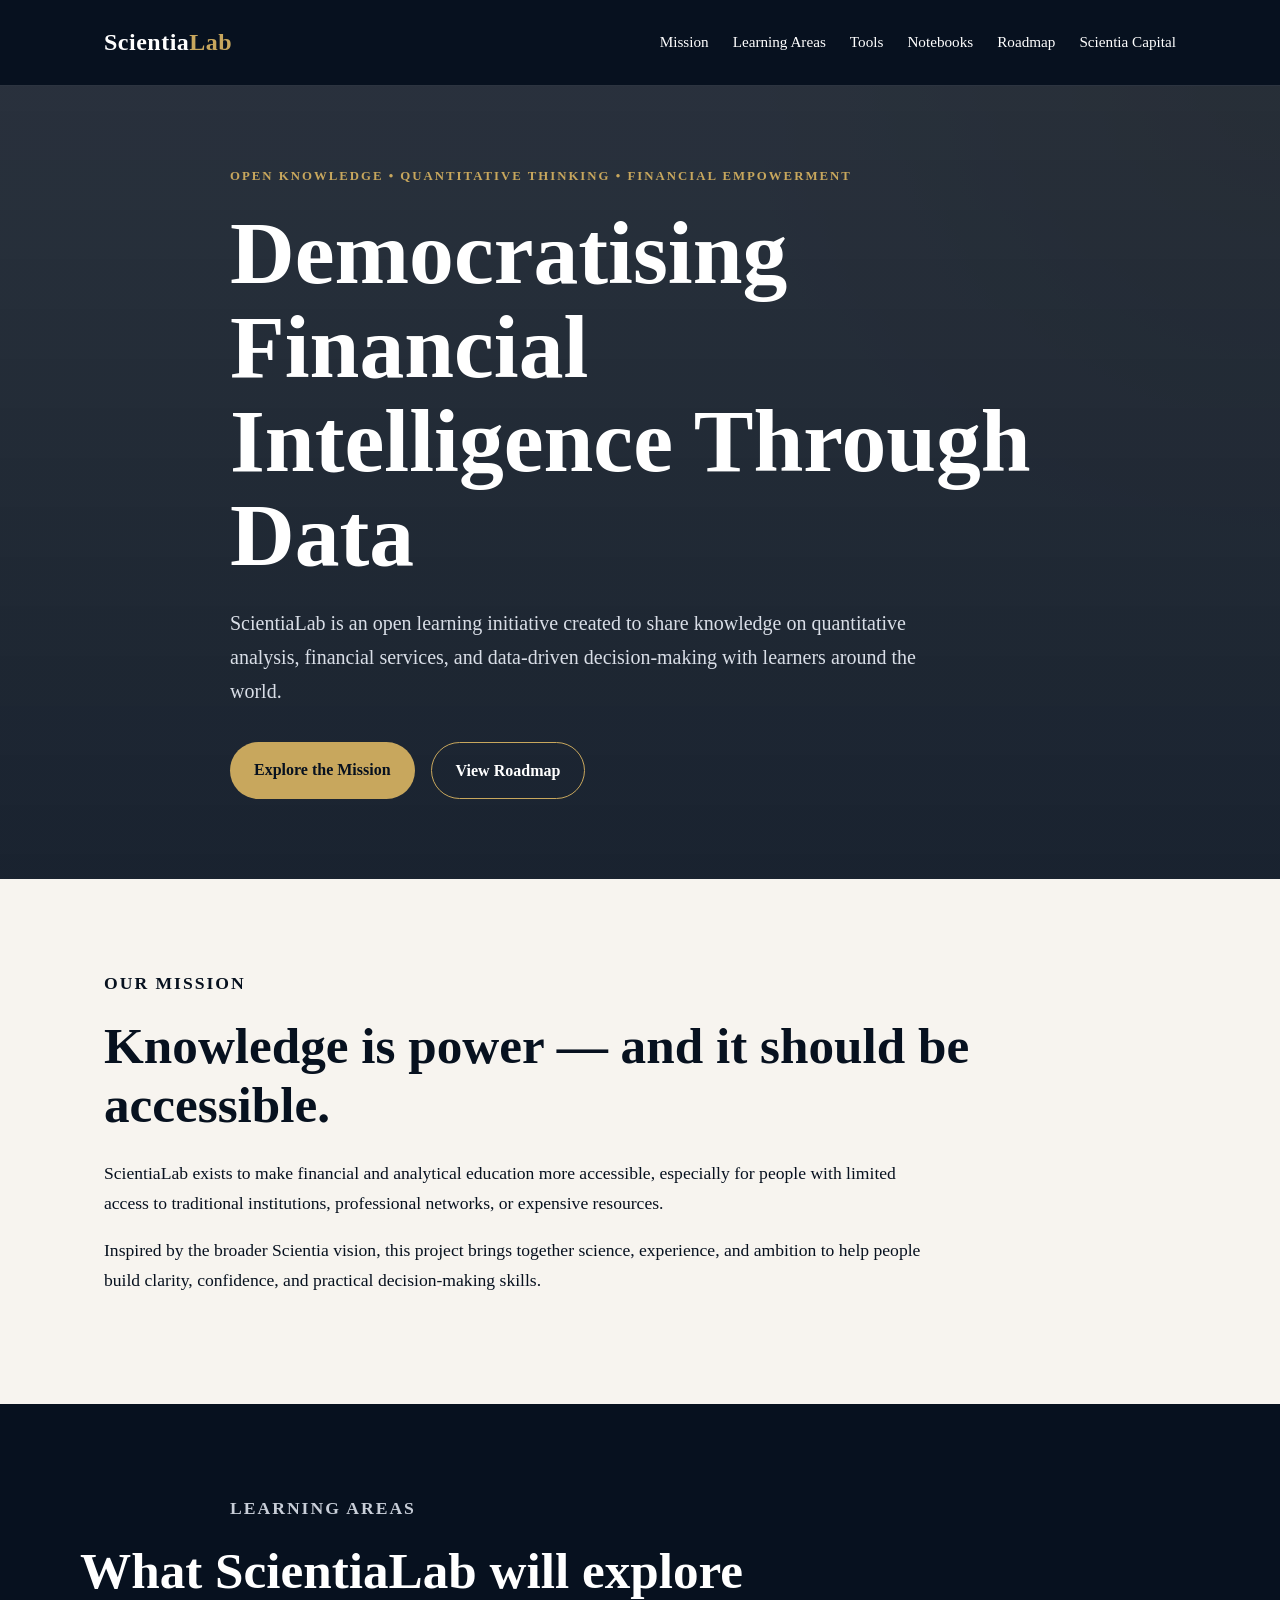
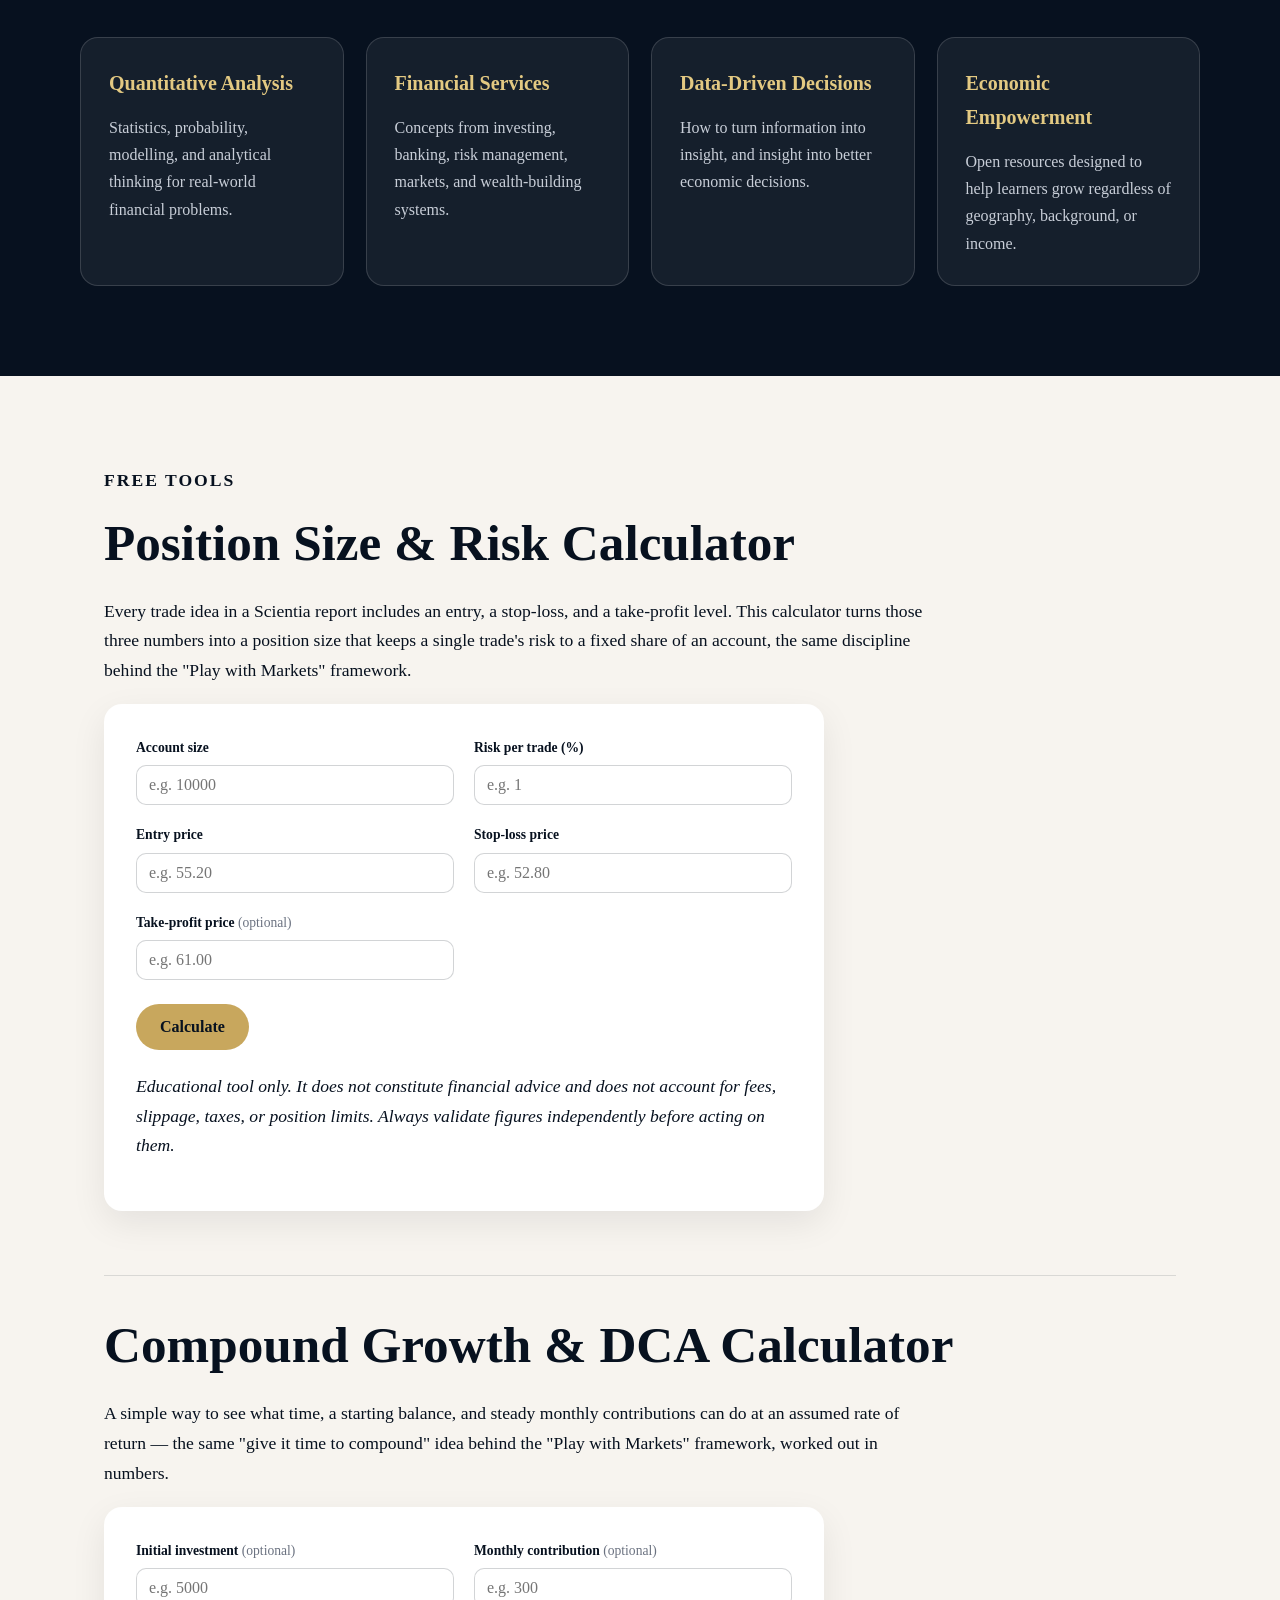
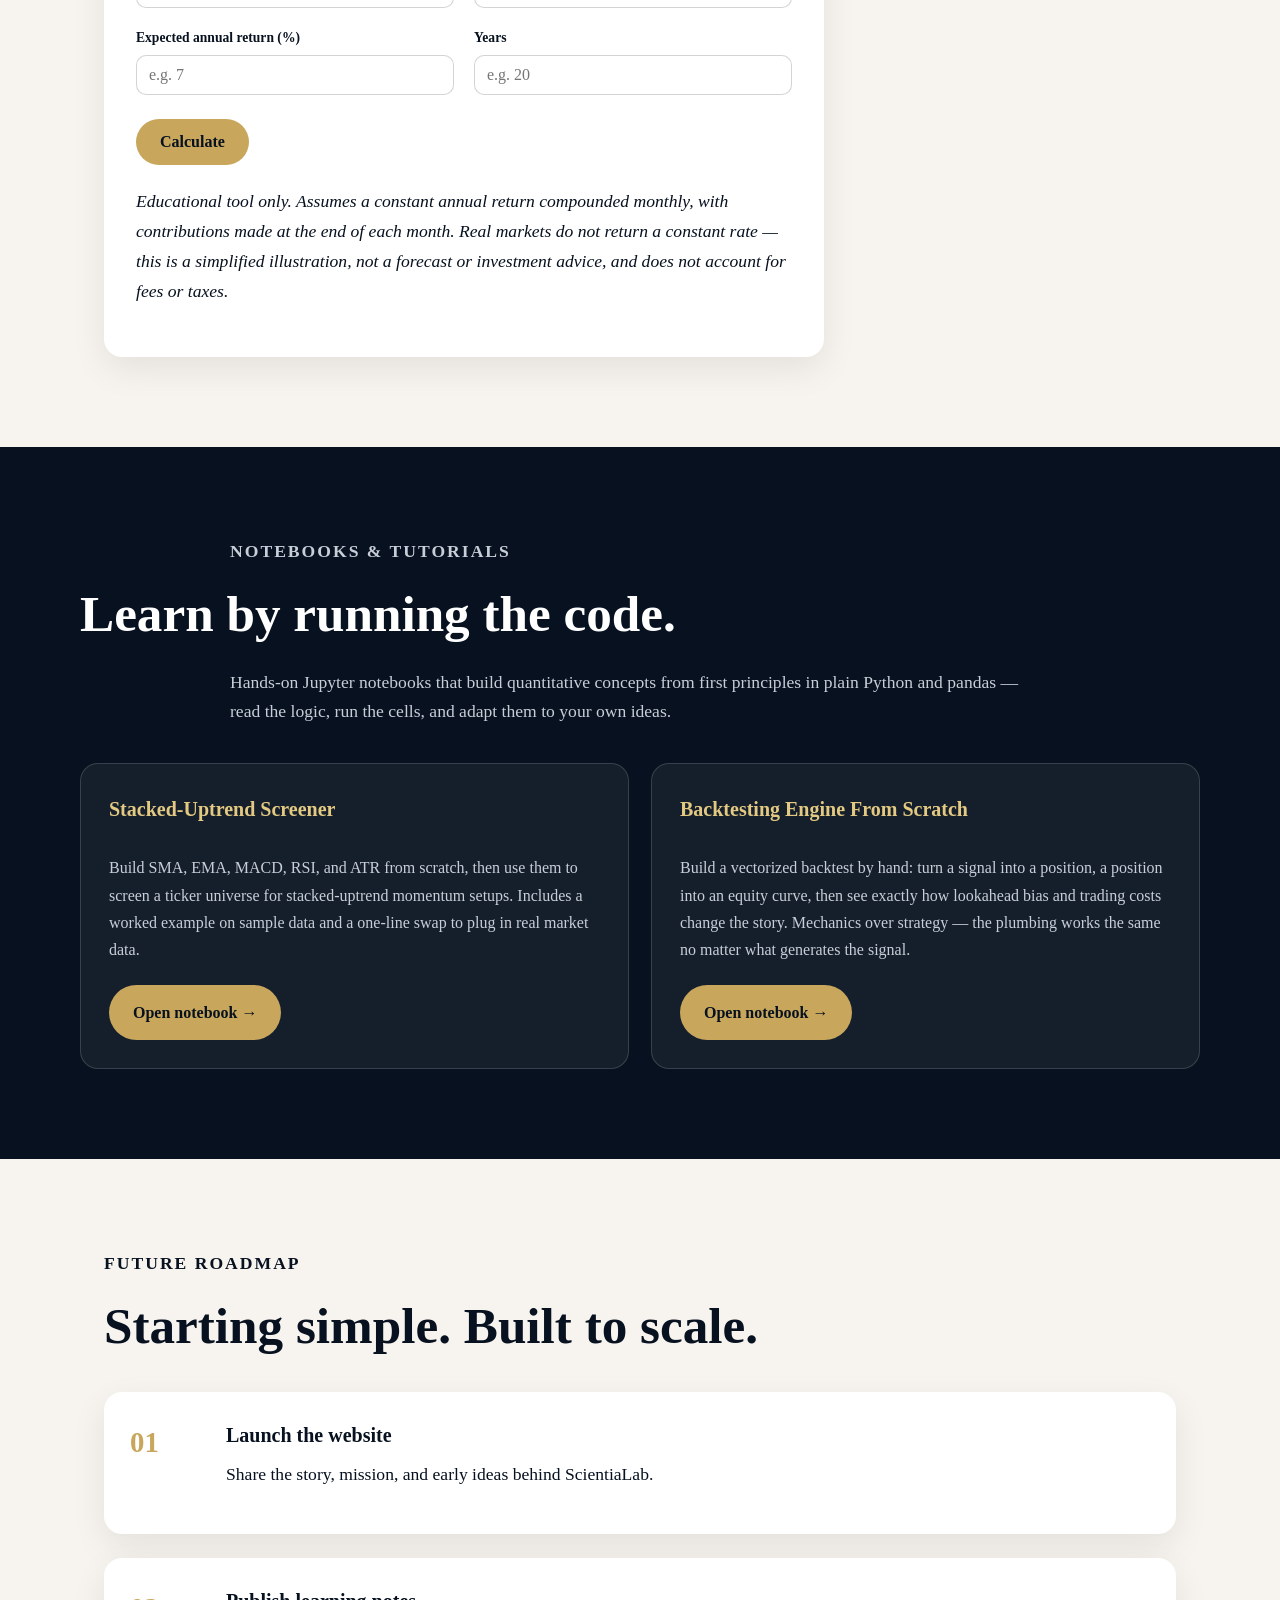
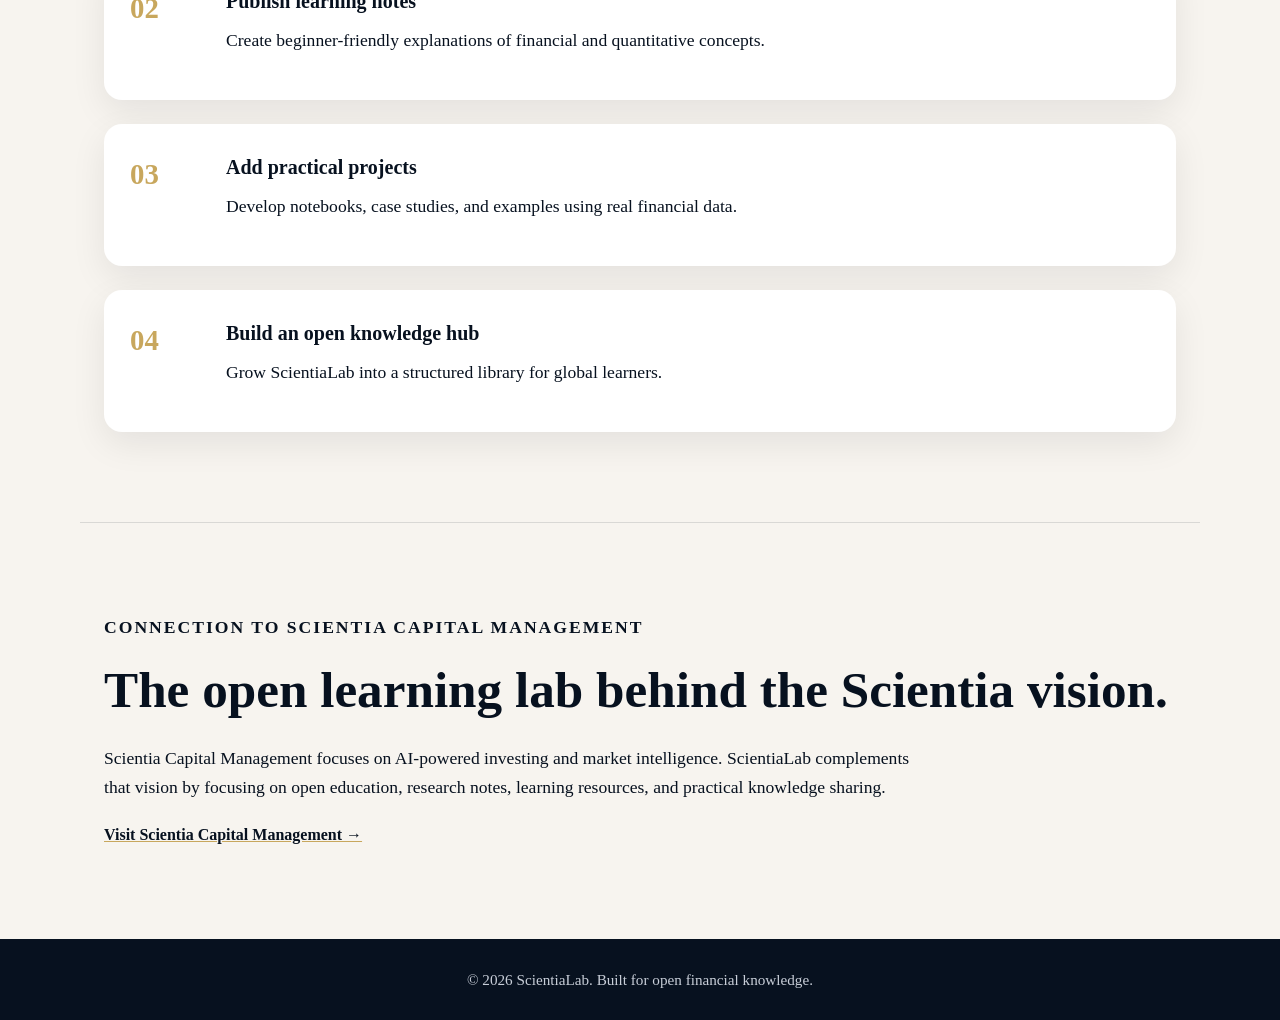
==== commit 3dba39b6: "Compound Growth & DCA Calculator" ====
--- a/index.html
+++ b/index.html
@@ -143,6 +143,61 @@
           slippage, taxes, or position limits. Always validate figures independently before acting on them.
         </p>
       </div>
+
+      <h2 class="tool-heading">Compound Growth &amp; DCA Calculator</h2>
+      <p>
+        A simple way to see what time, a starting balance, and steady monthly contributions can do at an
+        assumed rate of return — the same "give it time to compound" idea behind the "Play with Markets"
+        framework, worked out in numbers.
+      </p>
+
+      <div class="tool-card">
+        <form id="growth-calculator" class="tool-form" autocomplete="off">
+          <div class="tool-field">
+            <label for="initial-investment">Initial investment <span class="optional">(optional)</span></label>
+            <input type="number" id="initial-investment" min="0" step="any" placeholder="e.g. 5000" />
+          </div>
+
+          <div class="tool-field">
+            <label for="monthly-contribution">Monthly contribution <span class="optional">(optional)</span></label>
+            <input type="number" id="monthly-contribution" min="0" step="any" placeholder="e.g. 300" />
+          </div>
+
+          <div class="tool-field">
+            <label for="annual-return">Expected annual return (%)</label>
+            <input type="number" id="annual-return" step="any" placeholder="e.g. 7" required />
+          </div>
+
+          <div class="tool-field">
+            <label for="years">Years</label>
+            <input type="number" id="years" min="0" step="any" placeholder="e.g. 20" required />
+          </div>
+
+          <button type="submit" class="btn primary tool-submit">Calculate</button>
+        </form>
+
+        <div id="growth-results" class="tool-results" hidden>
+          <div class="result-row">
+            <span>Future value</span>
+            <strong id="result-future-value">—</strong>
+          </div>
+          <div class="result-row">
+            <span>Total contributed</span>
+            <strong id="result-total-contributed">—</strong>
+          </div>
+          <div class="result-row">
+            <span>Total growth</span>
+            <strong id="result-total-growth">—</strong>
+          </div>
+          <p id="growth-result-note" class="tool-note"></p>
+        </div>
+
+        <p class="tool-disclaimer">
+          Educational tool only. Assumes a constant annual return compounded monthly, with contributions
+          made at the end of each month. Real markets do not return a constant rate — this is a simplified
+          illustration, not a forecast or investment advice, and does not account for fees or taxes.
+        </p>
+      </div>
     </section>
 
     <section id="notebooks" class="section dark-section">
--- a/style.css
+++ b/style.css
@@ -204,6 +204,15 @@
   box-shadow: 0 12px 35px rgba(7, 17, 31, 0.08);
 }
 
+.tool-heading {
+  margin-top: 64px;
+  padding-top: 40px;
+  border-top: 1px solid rgba(7, 17, 31, 0.12);
+  font-size: clamp(1.6rem, 3vw, 2.4rem);
+  line-height: 1.15;
+  margin-bottom: 18px;
+}
+
 .tool-form {
   display: grid;
   grid-template-columns: 1fr 1fr;
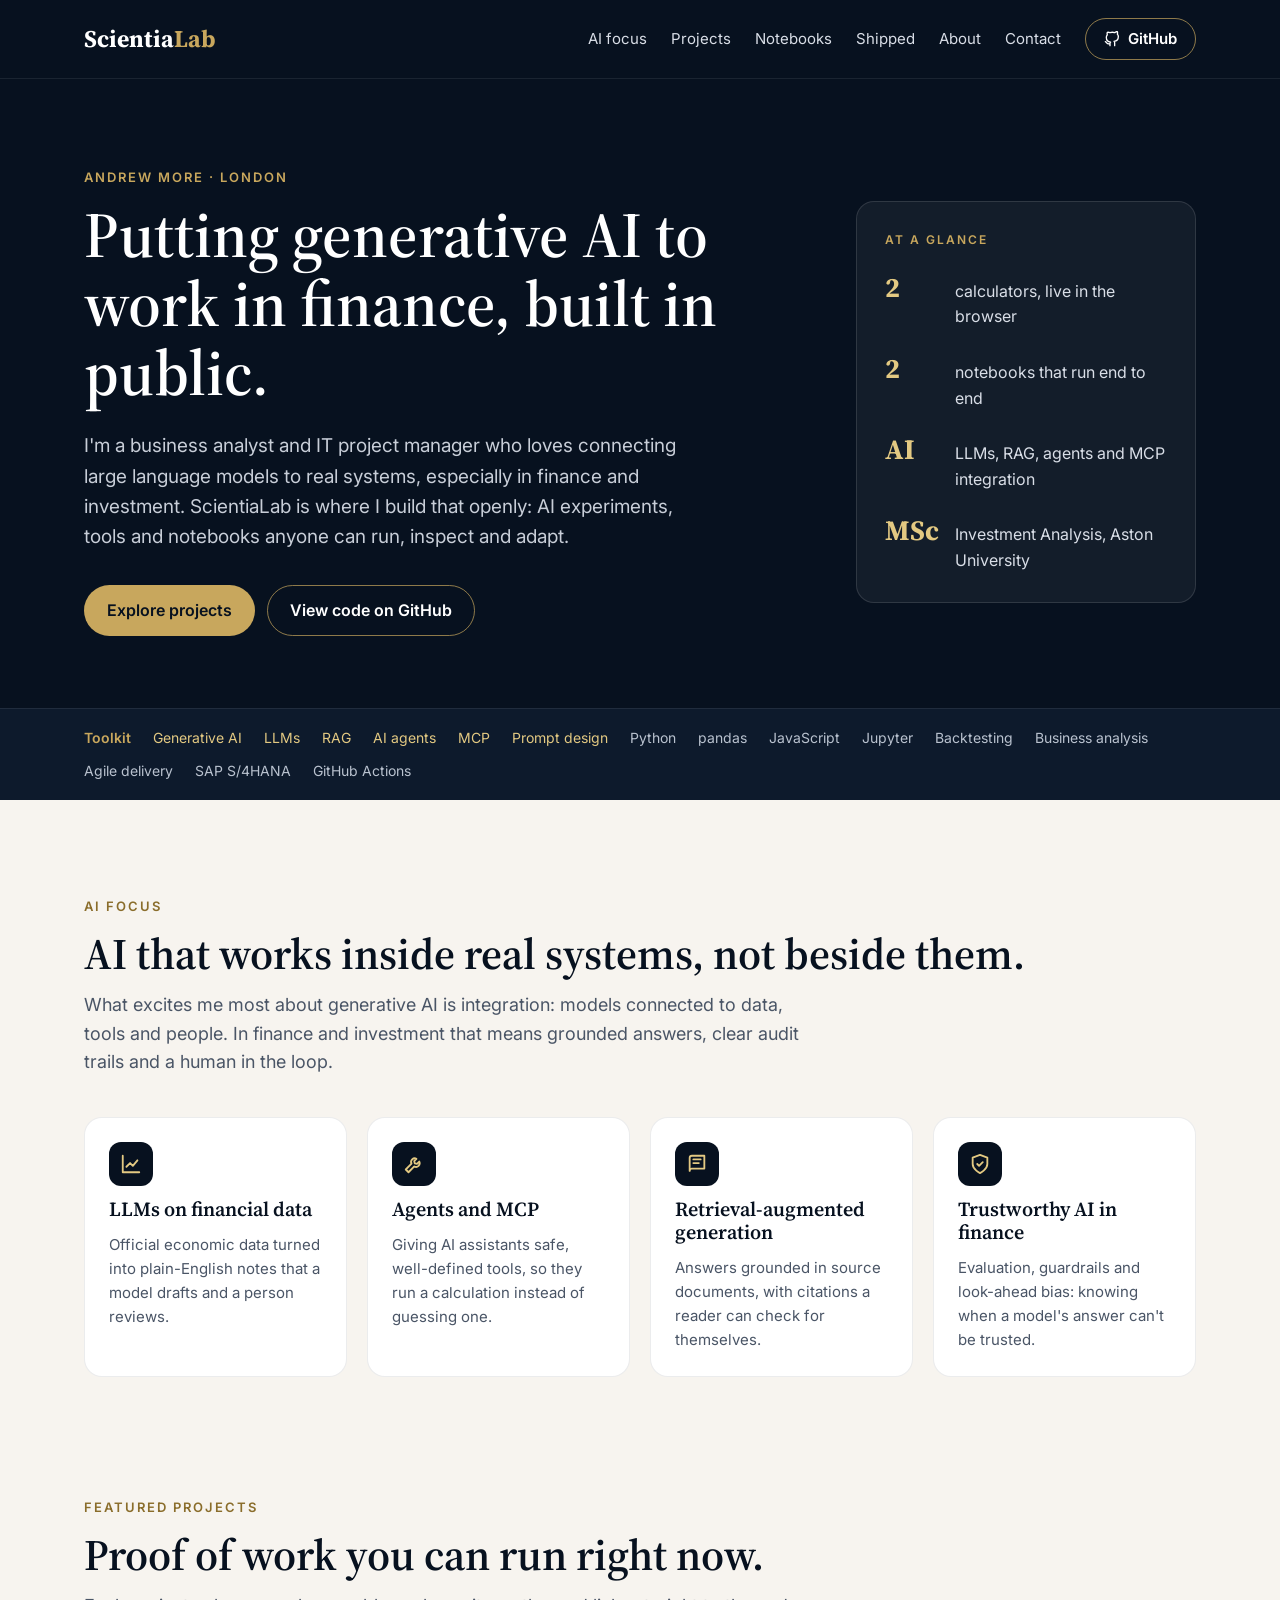
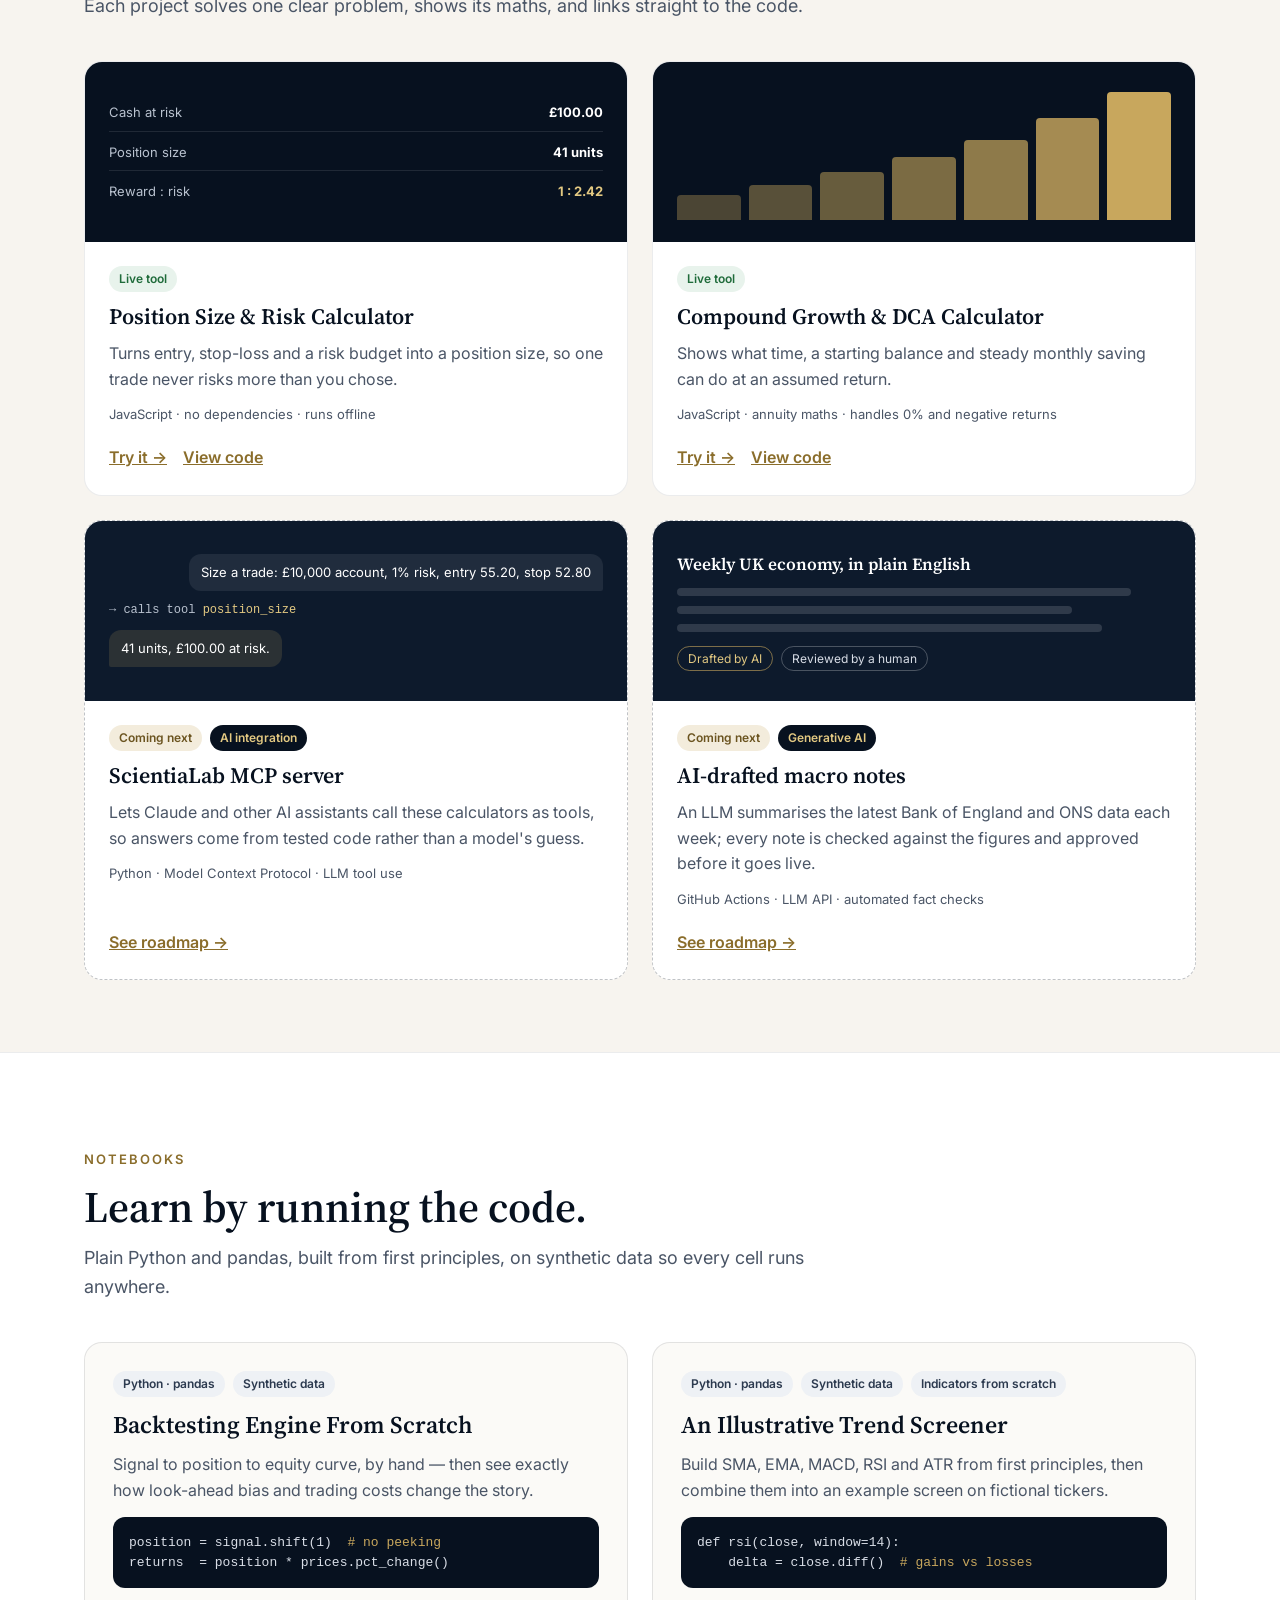
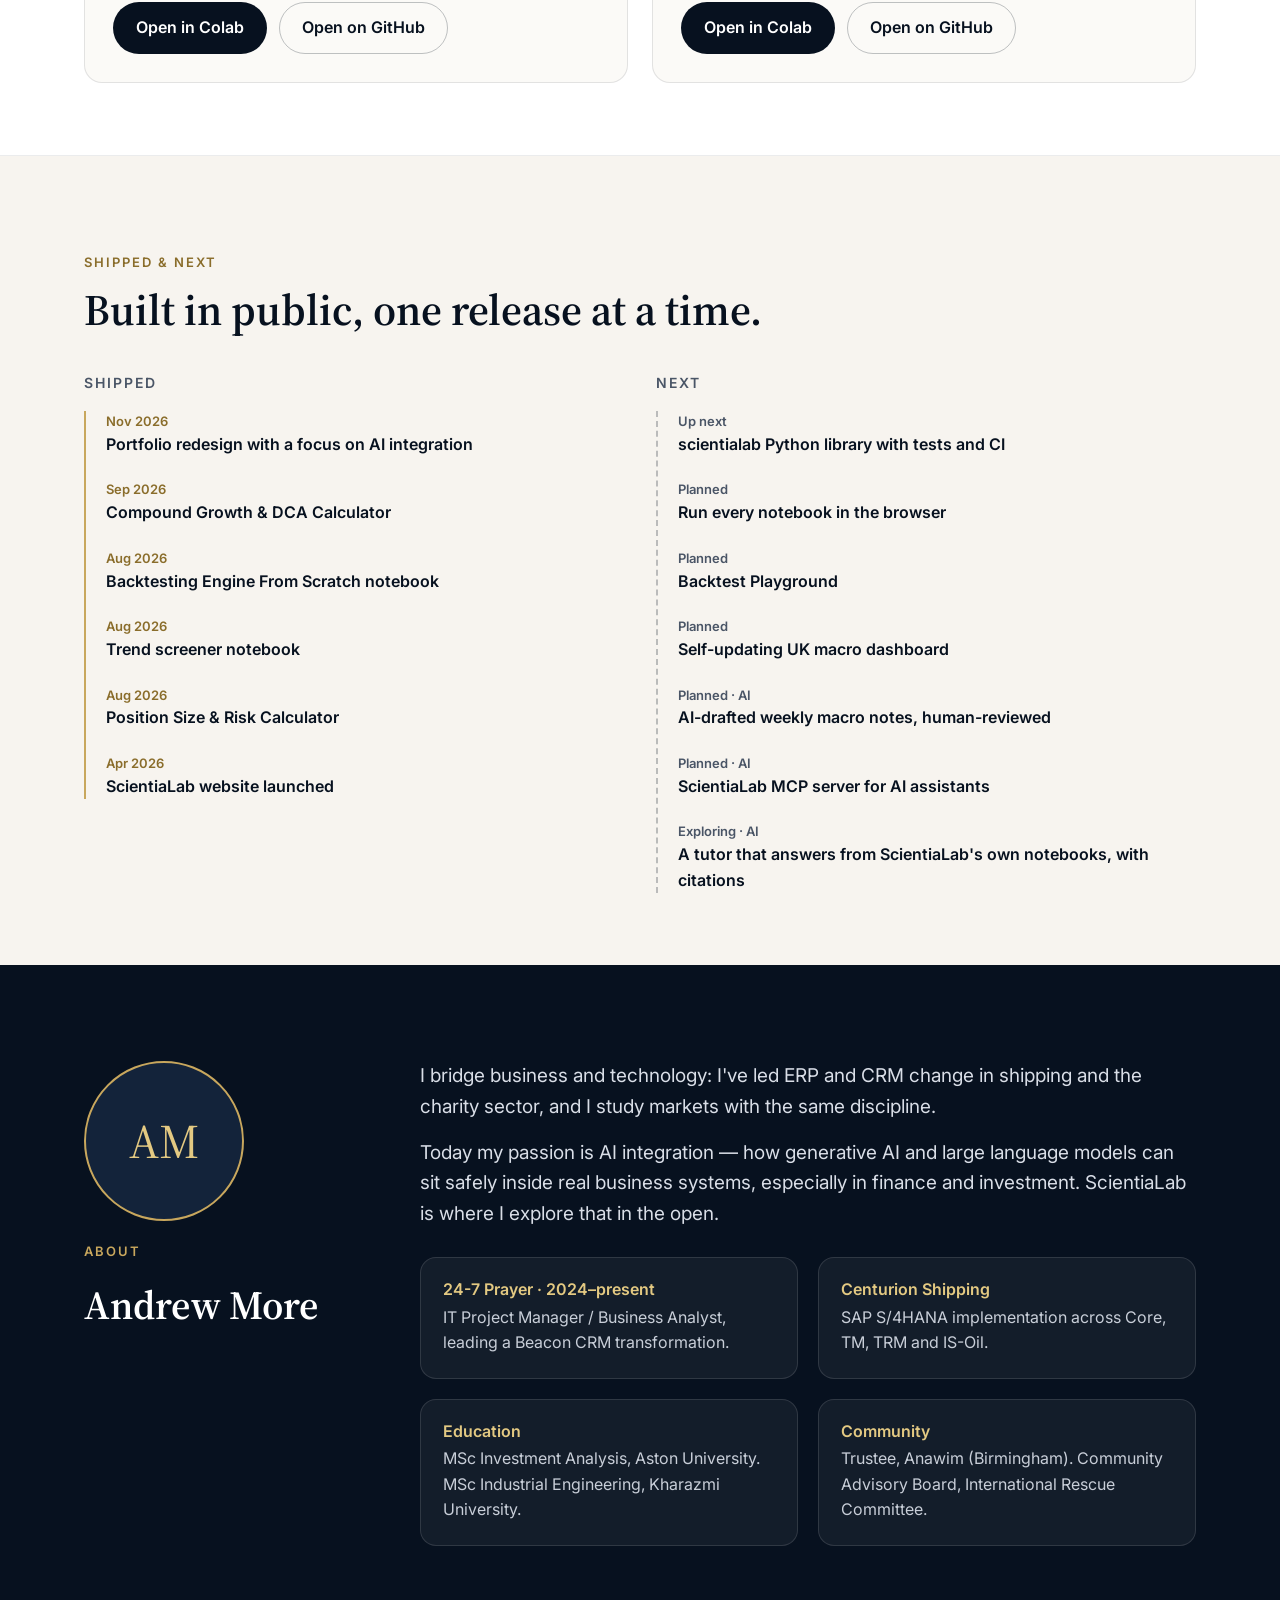
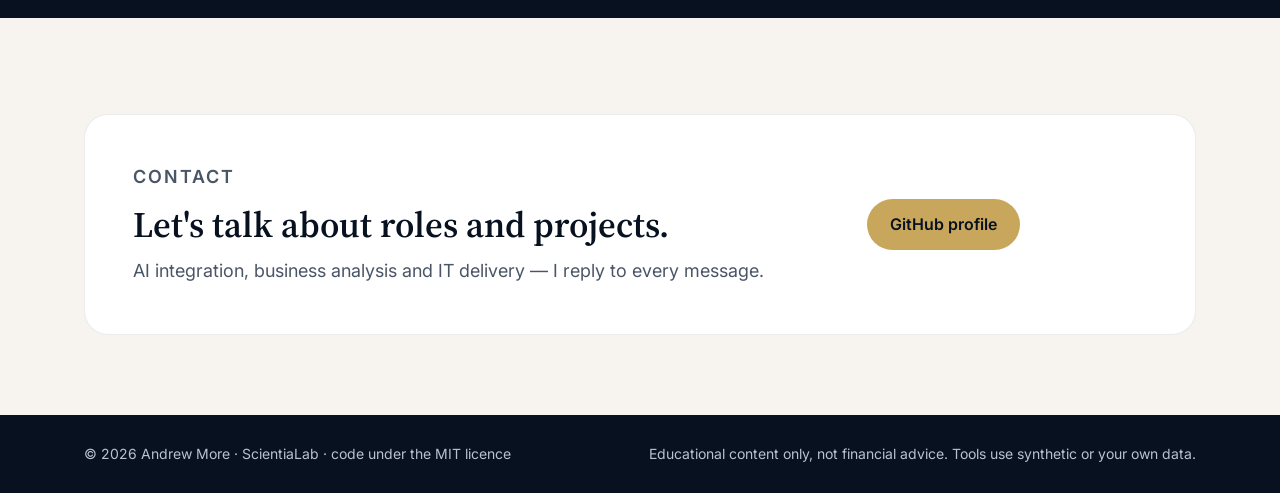
==== commit d6ba63bd: "Redesign site as an AI-focused portfolio - New homepage: personal hero, AI focus section, project ca" ====
--- a/index.html
+++ b/index.html
@@ -1,293 +1,342 @@
 <!DOCTYPE html>
-<html lang="en">
+<html lang="en-GB">
 <head>
   <meta charset="UTF-8" />
   <meta name="viewport" content="width=device-width, initial-scale=1.0" />
-  <title>ScientiaLab | Open Financial Intelligence</title>
-  <meta name="description" content="ScientiaLab is an open knowledge initiative focused on quantitative analysis, financial services, and data-driven decision-making." />
+  <title>ScientiaLab | Andrew More — generative AI and finance, built in public</title>
+  <meta name="description" content="Andrew More's open portfolio: generative AI and LLM integration for finance, plus calculators and Python notebooks anyone can run, inspect and adapt." />
+  <meta name="author" content="Andrew More" />
+  <link rel="canonical" href="https://ahd-mortazavi.github.io/ScientiaLab/" />
+  <link rel="icon" href="assets/favicon.svg" type="image/svg+xml" />
+  <meta name="theme-color" content="#07111f" />
+
+  <meta property="og:type" content="website" />
+  <meta property="og:site_name" content="ScientiaLab" />
+  <meta property="og:title" content="ScientiaLab — putting generative AI to work in finance" />
+  <meta property="og:description" content="AI experiments, calculators and Python notebooks by Andrew More. Open source, built in public." />
+  <meta property="og:url" content="https://ahd-mortazavi.github.io/ScientiaLab/" />
+  <meta property="og:image" content="https://ahd-mortazavi.github.io/ScientiaLab/assets/og-image.png" />
+  <meta property="og:image:width" content="1200" />
+  <meta property="og:image:height" content="630" />
+  <meta name="twitter:card" content="summary_large_image" />
+
+  <link rel="preconnect" href="https://fonts.googleapis.com" />
+  <link rel="preconnect" href="https://fonts.gstatic.com" crossorigin />
+  <link href="https://fonts.googleapis.com/css2?family=Source+Serif+4:opsz,wght@8..60,600;8..60,700&amp;family=Inter:wght@400;500;600&amp;display=swap" rel="stylesheet" />
   <link rel="stylesheet" href="style.css" />
 </head>
 
 <body>
+  <a class="skip-link" href="#main">Skip to content</a>
+
   <header class="site-header">
-    <nav class="navbar">
-      <a href="#" class="logo">Scientia<span>Lab</span></a>
+    <nav class="navbar container" aria-label="Main">
+      <a href="#top" class="logo">Scientia<span>Lab</span></a>
       <div class="nav-links">
-        <a href="#mission">Mission</a>
-        <a href="#areas">Learning Areas</a>
-        <a href="#tools">Tools</a>
+        <a href="#ai">AI focus</a>
+        <a href="#projects">Projects</a>
         <a href="#notebooks">Notebooks</a>
-        <a href="#roadmap">Roadmap</a>
-        <a href="https://www.scientiacapital.co.uk/" target="_blank">Scientia Capital</a>
+        <a href="#shipped">Shipped</a>
+        <a href="#about">About</a>
+        <a href="#contact">Contact</a>
+        <a class="btn btn-outline-gold" href="https://github.com/ahd-mortazavi/ScientiaLab">
+          <svg width="16" height="16" viewBox="0 0 24 24" fill="none" stroke="currentColor" stroke-width="2" stroke-linecap="round" stroke-linejoin="round" aria-hidden="true"><path d="M9 19c-5 1.5-5-2.5-7-3m14 6v-3.9a3.4 3.4 0 0 0-.9-2.6c3.1-.4 6.4-1.5 6.4-7a5.4 5.4 0 0 0-1.5-3.8 5 5 0 0 0-.1-3.8s-1.2-.4-3.9 1.5a13.4 13.4 0 0 0-7 0C6.3 1.6 5.1 2 5.1 2a5 5 0 0 0-.1 3.8A5.4 5.4 0 0 0 3.5 9.6c0 5.4 3.3 6.6 6.4 7a3.4 3.4 0 0 0-.9 2.6V22"/></svg>
+          GitHub
+        </a>
       </div>
     </nav>
   </header>
 
-  <main>
-    <section class="hero">
-      <div class="hero-content">
-        <p class="eyebrow">Open Knowledge • Quantitative Thinking • Financial Empowerment</p>
-        <h1>Democratising Financial Intelligence Through Data</h1>
-        <p class="hero-text">
-          ScientiaLab is an open learning initiative created to share knowledge on quantitative analysis,
-          financial services, and data-driven decision-making with learners around the world.
-        </p>
-        <div class="hero-actions">
-          <a href="#mission" class="btn primary">Explore the Mission</a>
-          <a href="#roadmap" class="btn secondary">View Roadmap</a>
-        </div>
-      </div>
-    </section>
-
-    <section id="mission" class="section">
-      <p class="section-label">Our Mission</p>
-      <h2>Knowledge is power — and it should be accessible.</h2>
-      <p>
-        ScientiaLab exists to make financial and analytical education more accessible, especially for
-        people with limited access to traditional institutions, professional networks, or expensive resources.
+  <main id="main">
+    <!-- Hero -->
+    <section id="top" class="hero">
+      <div class="hero-inner container">
+        <div class="hero-copy">
+          <p class="eyebrow on-dark">Andrew More · London</p>
+          <h1>Putting generative AI to work in finance, built in public.</h1>
+          <p class="hero-lead">
+            I'm a business analyst and IT project manager who loves connecting large language models to real
+            systems, especially in finance and investment. ScientiaLab is where I build that openly: AI experiments,
+            tools and notebooks anyone can run, inspect and adapt.
+          </p>
+          <div class="btn-row">
+            <a class="btn btn-gold" href="#projects">Explore projects</a>
+            <a class="btn btn-outline-gold" href="https://github.com/ahd-mortazavi/ScientiaLab">View code on GitHub</a>
+            <!-- Add when ready:
+            <a class="btn btn-outline-light" href="https://www.linkedin.com/in/YOUR-PROFILE/">LinkedIn</a>
+            <a class="btn btn-outline-light" href="assets/Andrew-More-CV.pdf">Download CV</a>
+            -->
+          </div>
+        </div>
+
+        <aside class="glance" aria-label="At a glance">
+          <p class="eyebrow">At a glance</p>
+          <ul class="glance-list">
+            <li><span class="glance-num">2</span><span>calculators, live in the browser</span></li>
+            <li><span class="glance-num">2</span><span>notebooks that run end to end</span></li>
+            <li><span class="glance-num">AI</span><span>LLMs, RAG, agents and MCP integration</span></li>
+            <li><span class="glance-num">MSc</span><span>Investment Analysis, Aston University</span></li>
+          </ul>
+        </aside>
+      </div>
+
+      <div class="toolkit">
+        <ul class="toolkit-inner container" aria-label="Toolkit">
+          <li class="label">Toolkit</li>
+          <li class="ai">Generative AI</li>
+          <li class="ai">LLMs</li>
+          <li class="ai">RAG</li>
+          <li class="ai">AI agents</li>
+          <li class="ai">MCP</li>
+          <li class="ai">Prompt design</li>
+          <li>Python</li>
+          <li>pandas</li>
+          <li>JavaScript</li>
+          <li>Jupyter</li>
+          <li>Backtesting</li>
+          <li>Business analysis</li>
+          <li>Agile delivery</li>
+          <li>SAP S/4HANA</li>
+          <li>GitHub Actions</li>
+        </ul>
+      </div>
+    </section>
+
+    <!-- AI focus -->
+    <section id="ai" class="section container" style="padding-bottom: 24px;">
+      <p class="eyebrow">AI focus</p>
+      <h2>AI that works inside real systems, not beside them.</h2>
+      <p class="section-lead">
+        What excites me most about generative AI is integration: models connected to data, tools and people.
+        In finance and investment that means grounded answers, clear audit trails and a human in the loop.
       </p>
-      <p>
-        Inspired by the broader Scientia vision, this project brings together science, experience, and ambition
-        to help people build clarity, confidence, and practical decision-making skills.
-      </p>
-    </section>
-
-    <section id="areas" class="section dark-section">
-      <p class="section-label">Learning Areas</p>
-      <h2>What ScientiaLab will explore</h2>
-
-      <div class="cards">
-        <article class="card">
-          <h3>Quantitative Analysis</h3>
-          <p>Statistics, probability, modelling, and analytical thinking for real-world financial problems.</p>
-        </article>
-
-        <article class="card">
-          <h3>Financial Services</h3>
-          <p>Concepts from investing, banking, risk management, markets, and wealth-building systems.</p>
-        </article>
-
-        <article class="card">
-          <h3>Data-Driven Decisions</h3>
-          <p>How to turn information into insight, and insight into better economic decisions.</p>
-        </article>
-
-        <article class="card">
-          <h3>Economic Empowerment</h3>
-          <p>Open resources designed to help learners grow regardless of geography, background, or income.</p>
-        </article>
-      </div>
-    </section>
-
-    <section id="tools" class="section">
-      <p class="section-label">Free Tools</p>
-      <h2>Position Size &amp; Risk Calculator</h2>
-      <p>
-        Every trade idea in a Scientia report includes an entry, a stop-loss, and a take-profit level. This
-        calculator turns those three numbers into a position size that keeps a single trade's risk to a fixed
-        share of an account, the same discipline behind the "Play with Markets" framework.
-      </p>
-
-      <div class="tool-card">
-        <form id="risk-calculator" class="tool-form" autocomplete="off">
-          <div class="tool-field">
-            <label for="account-size">Account size</label>
-            <input type="number" id="account-size" min="0" step="any" placeholder="e.g. 10000" required />
-          </div>
-
-          <div class="tool-field">
-            <label for="risk-percent">Risk per trade (%)</label>
-            <input type="number" id="risk-percent" min="0" max="100" step="any" placeholder="e.g. 1" required />
-          </div>
-
-          <div class="tool-field">
-            <label for="entry-price">Entry price</label>
-            <input type="number" id="entry-price" min="0" step="any" placeholder="e.g. 55.20" required />
-          </div>
-
-          <div class="tool-field">
-            <label for="stop-price">Stop-loss price</label>
-            <input type="number" id="stop-price" min="0" step="any" placeholder="e.g. 52.80" required />
-          </div>
-
-          <div class="tool-field">
-            <label for="target-price">Take-profit price <span class="optional">(optional)</span></label>
-            <input type="number" id="target-price" min="0" step="any" placeholder="e.g. 61.00" />
-          </div>
-
-          <button type="submit" class="btn primary tool-submit">Calculate</button>
-        </form>
-
-        <div id="risk-results" class="tool-results" hidden>
-          <div class="result-row">
-            <span>Dollar risk</span>
-            <strong id="result-risk-amount">—</strong>
-          </div>
-          <div class="result-row">
-            <span>Position size</span>
-            <strong id="result-shares">—</strong>
-          </div>
-          <div class="result-row">
-            <span>Position value</span>
-            <strong id="result-position-value">—</strong>
-          </div>
-          <div class="result-row" id="result-rr-row" hidden>
-            <span>Reward:risk</span>
-            <strong id="result-rr">—</strong>
-          </div>
-          <p id="result-note" class="tool-note"></p>
-        </div>
-
-        <p class="tool-disclaimer">
-          Educational tool only. It does not constitute financial advice and does not account for fees,
-          slippage, taxes, or position limits. Always validate figures independently before acting on them.
-        </p>
-      </div>
-
-      <h2 class="tool-heading">Compound Growth &amp; DCA Calculator</h2>
-      <p>
-        A simple way to see what time, a starting balance, and steady monthly contributions can do at an
-        assumed rate of return — the same "give it time to compound" idea behind the "Play with Markets"
-        framework, worked out in numbers.
-      </p>
-
-      <div class="tool-card">
-        <form id="growth-calculator" class="tool-form" autocomplete="off">
-          <div class="tool-field">
-            <label for="initial-investment">Initial investment <span class="optional">(optional)</span></label>
-            <input type="number" id="initial-investment" min="0" step="any" placeholder="e.g. 5000" />
-          </div>
-
-          <div class="tool-field">
-            <label for="monthly-contribution">Monthly contribution <span class="optional">(optional)</span></label>
-            <input type="number" id="monthly-contribution" min="0" step="any" placeholder="e.g. 300" />
-          </div>
-
-          <div class="tool-field">
-            <label for="annual-return">Expected annual return (%)</label>
-            <input type="number" id="annual-return" step="any" placeholder="e.g. 7" required />
-          </div>
-
-          <div class="tool-field">
-            <label for="years">Years</label>
-            <input type="number" id="years" min="0" step="any" placeholder="e.g. 20" required />
-          </div>
-
-          <button type="submit" class="btn primary tool-submit">Calculate</button>
-        </form>
-
-        <div id="growth-results" class="tool-results" hidden>
-          <div class="result-row">
-            <span>Future value</span>
-            <strong id="result-future-value">—</strong>
-          </div>
-          <div class="result-row">
-            <span>Total contributed</span>
-            <strong id="result-total-contributed">—</strong>
-          </div>
-          <div class="result-row">
-            <span>Total growth</span>
-            <strong id="result-total-growth">—</strong>
-          </div>
-          <p id="growth-result-note" class="tool-note"></p>
-        </div>
-
-        <p class="tool-disclaimer">
-          Educational tool only. Assumes a constant annual return compounded monthly, with contributions
-          made at the end of each month. Real markets do not return a constant rate — this is a simplified
-          illustration, not a forecast or investment advice, and does not account for fees or taxes.
-        </p>
-      </div>
-    </section>
-
-    <section id="notebooks" class="section dark-section">
-      <p class="section-label">Notebooks &amp; Tutorials</p>
-      <h2>Learn by running the code.</h2>
-      <p>
-        Hands-on Jupyter notebooks that build quantitative concepts from first principles in plain Python
-        and pandas — read the logic, run the cells, and adapt them to your own ideas.
-      </p>
-
-      <div class="notebook-grid">
-        <article class="card notebook-card">
-          <h3>Stacked-Uptrend Screener</h3>
-          <p>
-            Build SMA, EMA, MACD, RSI, and ATR from scratch, then use them to screen a ticker universe for
-            stacked-uptrend momentum setups. Includes a worked example on sample data and a one-line swap
-            to plug in real market data.
-          </p>
-          <a href="https://github.com/ahd-mortazavi/ScientiaLab/blob/main/stacked_uptrend_screener.ipynb" target="_blank" class="btn primary">Open notebook →</a>
-        </article>
-
-        <article class="card notebook-card">
-          <h3>Backtesting Engine From Scratch</h3>
-          <p>
-            Build a vectorized backtest by hand: turn a signal into a position, a position into an equity
-            curve, then see exactly how lookahead bias and trading costs change the story. Mechanics over
-            strategy — the plumbing works the same no matter what generates the signal.
-          </p>
-          <a href="https://github.com/ahd-mortazavi/ScientiaLab/blob/main/backtesting_engine_from_scratch.ipynb" target="_blank" class="btn primary">Open notebook →</a>
-        </article>
-      </div>
-    </section>
-
-    <section id="roadmap" class="section">
-      <p class="section-label">Future Roadmap</p>
-      <h2>Starting simple. Built to scale.</h2>
-
-      <div class="timeline">
-        <div class="timeline-item">
-          <span>01</span>
-          <div>
-            <h3>Launch the website</h3>
-            <p>Share the story, mission, and early ideas behind ScientiaLab.</p>
-          </div>
-        </div>
-
-        <div class="timeline-item">
-          <span>02</span>
-          <div>
-            <h3>Publish learning notes</h3>
-            <p>Create beginner-friendly explanations of financial and quantitative concepts.</p>
-          </div>
-        </div>
-
-        <div class="timeline-item">
-          <span>03</span>
-          <div>
-            <h3>Add practical projects</h3>
-            <p>Develop notebooks, case studies, and examples using real financial data.</p>
-          </div>
-        </div>
-
-        <div class="timeline-item">
-          <span>04</span>
-          <div>
-            <h3>Build an open knowledge hub</h3>
-            <p>Grow ScientiaLab into a structured library for global learners.</p>
-          </div>
-        </div>
-      </div>
-    </section>
-
-    <section class="section connection">
-      <p class="section-label">Connection to Scientia Capital Management</p>
-      <h2>The open learning lab behind the Scientia vision.</h2>
-      <p>
-        Scientia Capital Management focuses on AI-powered investing and market intelligence.
-        ScientiaLab complements that vision by focusing on open education, research notes,
-        learning resources, and practical knowledge sharing.
-      </p>
-      <a href="https://www.scientiacapital.co.uk/" target="_blank" class="text-link">
-        Visit Scientia Capital Management →
-      </a>
+      <div class="ai-grid">
+        <article class="ai-card">
+          <div class="icon-tile"><svg width="22" height="22" viewBox="0 0 24 24" fill="none" stroke="currentColor" stroke-width="2" stroke-linecap="round" stroke-linejoin="round" aria-hidden="true"><path d="M3 3v18h18"/><path d="M7 15l4-4 3 3 5-6"/></svg></div>
+          <h3>LLMs on financial data</h3>
+          <p>Official economic data turned into plain-English notes that a model drafts and a person reviews.</p>
+        </article>
+        <article class="ai-card">
+          <div class="icon-tile"><svg width="22" height="22" viewBox="0 0 24 24" fill="none" stroke="currentColor" stroke-width="2" stroke-linecap="round" stroke-linejoin="round" aria-hidden="true"><path d="M14.7 6.3a4 4 0 0 0-5.4 5.4L3 18l3 3 6.3-6.3a4 4 0 0 0 5.4-5.4l-2.5 2.5-2.4-.6-.6-2.4z"/></svg></div>
+          <h3>Agents and MCP</h3>
+          <p>Giving AI assistants safe, well-defined tools, so they run a calculation instead of guessing one.</p>
+        </article>
+        <article class="ai-card">
+          <div class="icon-tile"><svg width="22" height="22" viewBox="0 0 24 24" fill="none" stroke="currentColor" stroke-width="2" stroke-linecap="round" stroke-linejoin="round" aria-hidden="true"><path d="M4 19.5A2.5 2.5 0 0 1 6.5 17H20V3H6.5A2.5 2.5 0 0 0 4 5.5z"/><path d="M8 7h8M8 11h6"/></svg></div>
+          <h3>Retrieval-augmented generation</h3>
+          <p>Answers grounded in source documents, with citations a reader can check for themselves.</p>
+        </article>
+        <article class="ai-card">
+          <div class="icon-tile"><svg width="22" height="22" viewBox="0 0 24 24" fill="none" stroke="currentColor" stroke-width="2" stroke-linecap="round" stroke-linejoin="round" aria-hidden="true"><path d="M12 22s8-4 8-10V5l-8-3-8 3v7c0 6 8 10 8 10z"/><path d="M9 12l2 2 4-4"/></svg></div>
+          <h3>Trustworthy AI in finance</h3>
+          <p>Evaluation, guardrails and look-ahead bias: knowing when a model's answer can't be trusted.</p>
+        </article>
+      </div>
+    </section>
+
+    <!-- Projects -->
+    <section id="projects" class="section container">
+      <p class="eyebrow">Featured projects</p>
+      <h2>Proof of work you can run right now.</h2>
+      <p class="section-lead">Each project solves one clear problem, shows its maths, and links straight to the code.</p>
+
+      <div class="project-grid">
+        <article class="project-card">
+          <div class="project-preview" aria-hidden="true">
+            <div class="preview-row"><span>Cash at risk</span><strong>£100.00</strong></div>
+            <div class="preview-row"><span>Position size</span><strong>41 units</strong></div>
+            <div class="preview-row"><span>Reward : risk</span><strong class="gold">1 : 2.42</strong></div>
+          </div>
+          <div class="project-body">
+            <div class="chip-row"><span class="chip chip-live">Live tool</span></div>
+            <h3>Position Size &amp; Risk Calculator</h3>
+            <p>Turns entry, stop-loss and a risk budget into a position size, so one trade never risks more than you chose.</p>
+            <p class="tech">JavaScript · no dependencies · runs offline</p>
+            <div class="card-links">
+              <a href="tools/position-size.html">Try it →</a>
+              <a href="https://github.com/ahd-mortazavi/ScientiaLab/blob/main/script.js">View code</a>
+            </div>
+          </div>
+        </article>
+
+        <article class="project-card">
+          <div class="project-preview preview-bars" aria-hidden="true">
+            <span style="height: 18%; opacity: 0.35;"></span>
+            <span style="height: 26%; opacity: 0.42;"></span>
+            <span style="height: 35%; opacity: 0.5;"></span>
+            <span style="height: 46%; opacity: 0.6;"></span>
+            <span style="height: 59%; opacity: 0.7;"></span>
+            <span style="height: 75%; opacity: 0.82;"></span>
+            <span style="height: 94%;"></span>
+          </div>
+          <div class="project-body">
+            <div class="chip-row"><span class="chip chip-live">Live tool</span></div>
+            <h3>Compound Growth &amp; DCA Calculator</h3>
+            <p>Shows what time, a starting balance and steady monthly saving can do at an assumed return.</p>
+            <p class="tech">JavaScript · annuity maths · handles 0% and negative returns</p>
+            <div class="card-links">
+              <a href="tools/compound-growth.html">Try it →</a>
+              <a href="https://github.com/ahd-mortazavi/ScientiaLab/blob/main/script.js">View code</a>
+            </div>
+          </div>
+        </article>
+
+        <article class="project-card is-next">
+          <div class="project-preview" aria-hidden="true">
+            <div class="bubble bubble-user">Size a trade: £10,000 account, 1% risk, entry 55.20, stop 52.80</div>
+            <div class="tool-call">→ calls tool <b>position_size</b></div>
+            <div class="bubble bubble-ai">41 units, £100.00 at risk.</div>
+          </div>
+          <div class="project-body">
+            <div class="chip-row"><span class="chip chip-next">Coming next</span><span class="chip chip-ai">AI integration</span></div>
+            <h3>ScientiaLab MCP server</h3>
+            <p>Lets Claude and other AI assistants call these calculators as tools, so answers come from tested code rather than a model's guess.</p>
+            <p class="tech">Python · Model Context Protocol · LLM tool use</p>
+            <div class="card-links"><a href="#shipped">See roadmap →</a></div>
+          </div>
+        </article>
+
+        <article class="project-card is-next">
+          <div class="project-preview" aria-hidden="true">
+            <div class="note-title">Weekly UK economy, in plain English</div>
+            <div class="note-line" style="width: 92%;"></div>
+            <div class="note-line" style="width: 80%;"></div>
+            <div class="note-line" style="width: 86%;"></div>
+            <div class="note-tags"><span class="t-ai">Drafted by AI</span><span class="t-human">Reviewed by a human</span></div>
+          </div>
+          <div class="project-body">
+            <div class="chip-row"><span class="chip chip-next">Coming next</span><span class="chip chip-ai">Generative AI</span></div>
+            <h3>AI-drafted macro notes</h3>
+            <p>An LLM summarises the latest Bank of England and ONS data each week; every note is checked against the figures and approved before it goes live.</p>
+            <p class="tech">GitHub Actions · LLM API · automated fact checks</p>
+            <div class="card-links"><a href="#shipped">See roadmap →</a></div>
+          </div>
+        </article>
+      </div>
+    </section>
+
+    <!-- Notebooks -->
+    <section id="notebooks" class="section section-white">
+      <div class="container">
+        <p class="eyebrow">Notebooks</p>
+        <h2>Learn by running the code.</h2>
+        <p class="section-lead">Plain Python and pandas, built from first principles, on synthetic data so every cell runs anywhere.</p>
+        <div class="notebook-grid">
+          <article class="notebook-card">
+            <div class="chip-row"><span class="chip chip-neutral">Python · pandas</span><span class="chip chip-neutral">Synthetic data</span></div>
+            <h3>Backtesting Engine From Scratch</h3>
+            <p>Signal to position to equity curve, by hand — then see exactly how look-ahead bias and trading costs change the story.</p>
+<pre class="code-snippet"><code>position = signal.shift(1)  <span class="c"># no peeking</span>
+returns  = position * prices.pct_change()</code></pre>
+            <div class="btn-row">
+              <a class="btn btn-dark" href="https://colab.research.google.com/github/ahd-mortazavi/ScientiaLab/blob/main/backtesting_engine_from_scratch.ipynb">Open in Colab</a>
+              <a class="btn btn-outline-dark" href="https://github.com/ahd-mortazavi/ScientiaLab/blob/main/backtesting_engine_from_scratch.ipynb">Open on GitHub</a>
+            </div>
+          </article>
+
+          <article class="notebook-card">
+            <div class="chip-row"><span class="chip chip-neutral">Python · pandas</span><span class="chip chip-neutral">Synthetic data</span><span class="chip chip-neutral">Indicators from scratch</span></div>
+            <h3>An Illustrative Trend Screener</h3>
+            <p>Build SMA, EMA, MACD, RSI and ATR from first principles, then combine them into an example screen on fictional tickers.</p>
+<pre class="code-snippet"><code>def rsi(close, window=14):
+    delta = close.diff()  <span class="c"># gains vs losses</span></code></pre>
+            <div class="btn-row">
+              <a class="btn btn-dark" href="https://colab.research.google.com/github/ahd-mortazavi/ScientiaLab/blob/main/stacked_uptrend_screener.ipynb">Open in Colab</a>
+              <a class="btn btn-outline-dark" href="https://github.com/ahd-mortazavi/ScientiaLab/blob/main/stacked_uptrend_screener.ipynb">Open on GitHub</a>
+            </div>
+          </article>
+        </div>
+      </div>
+    </section>
+
+    <!-- Shipped and next -->
+    <section id="shipped" class="section container">
+      <p class="eyebrow">Shipped &amp; next</p>
+      <h2>Built in public, one release at a time.</h2>
+      <div class="timeline-cols" style="margin-top: 40px;">
+        <div class="timeline-col">
+          <h3>Shipped</h3>
+          <ol class="timeline">
+            <li><span class="when">Nov 2026</span><span class="what">Portfolio redesign with a focus on AI integration</span></li>
+            <li><span class="when">Sep 2026</span><span class="what">Compound Growth &amp; DCA Calculator</span></li>
+            <li><span class="when">Aug 2026</span><span class="what">Backtesting Engine From Scratch notebook</span></li>
+            <li><span class="when">Aug 2026</span><span class="what">Trend screener notebook</span></li>
+            <li><span class="when">Aug 2026</span><span class="what">Position Size &amp; Risk Calculator</span></li>
+            <li><span class="when">Apr 2026</span><span class="what">ScientiaLab website launched</span></li>
+          </ol>
+        </div>
+        <div class="timeline-col">
+          <h3>Next</h3>
+          <ol class="timeline is-next">
+            <li><span class="when">Up next</span><span class="what">scientialab Python library with tests and CI</span></li>
+            <li><span class="when">Planned</span><span class="what">Run every notebook in the browser</span></li>
+            <li><span class="when">Planned</span><span class="what">Backtest Playground</span></li>
+            <li><span class="when">Planned</span><span class="what">Self-updating UK macro dashboard</span></li>
+            <li><span class="when">Planned · AI</span><span class="what">AI-drafted weekly macro notes, human-reviewed</span></li>
+            <li><span class="when">Planned · AI</span><span class="what">ScientiaLab MCP server for AI assistants</span></li>
+            <li><span class="when">Exploring · AI</span><span class="what">A tutor that answers from ScientiaLab's own notebooks, with citations</span></li>
+          </ol>
+        </div>
+      </div>
+    </section>
+
+    <!-- About -->
+    <section id="about" class="section-dark">
+      <div class="about-inner container section">
+        <div class="about-intro">
+          <div class="avatar" role="img" aria-label="Andrew More">AM</div>
+          <p class="eyebrow on-dark" style="margin: 0;">About</p>
+          <h2>Andrew More</h2>
+        </div>
+        <div class="about-body">
+          <p>I bridge business and technology: I've led ERP and CRM change in shipping and the charity sector, and I study markets with the same discipline.</p>
+          <p>Today my passion is AI integration — how generative AI and large language models can sit safely inside real business systems, especially in finance and investment. ScientiaLab is where I explore that in the open.</p>
+          <div class="about-grid">
+            <div class="about-card">
+              <h3>24-7 Prayer · 2024–present</h3>
+              <p>IT Project Manager / Business Analyst, leading a Beacon CRM transformation.</p>
+            </div>
+            <div class="about-card">
+              <h3>Centurion Shipping</h3>
+              <p>SAP S/4HANA implementation across Core, TM, TRM and IS-Oil.</p>
+            </div>
+            <div class="about-card">
+              <h3>Education</h3>
+              <p>MSc Investment Analysis, Aston University. MSc Industrial Engineering, Kharazmi University.</p>
+            </div>
+            <div class="about-card">
+              <h3>Community</h3>
+              <p>Trustee, Anawim (Birmingham). Community Advisory Board, International Rescue Committee.</p>
+            </div>
+          </div>
+        </div>
+      </div>
+    </section>
+
+    <!-- Contact -->
+    <section id="contact" class="section container" style="padding-bottom: 80px;">
+      <div class="contact-card">
+        <div class="contact-copy">
+          <p class="eyebrow">Contact</p>
+          <h2>Let's talk about roles and projects.</h2>
+          <p>AI integration, business analysis and IT delivery — I reply to every message.</p>
+        </div>
+        <div class="contact-actions btn-row">
+          <!-- Add when ready:
+          <a class="btn btn-gold" href="mailto:YOUR-EMAIL">Email me</a>
+          <a class="btn btn-outline-dark" href="https://www.linkedin.com/in/YOUR-PROFILE/">LinkedIn</a>
+          -->
+          <a class="btn btn-gold" href="https://github.com/ahd-mortazavi">GitHub profile</a>
+        </div>
+      </div>
     </section>
   </main>
 
   <footer class="footer">
-    <p>© 2026 ScientiaLab. Built for open financial knowledge.</p>
+    <div class="footer-inner container">
+      <span>© 2026 Andrew More · ScientiaLab · code under the MIT licence</span>
+      <span>Educational content only, not financial advice. Tools use synthetic or your own data.</span>
+    </div>
   </footer>
-
-  <script src="script.js"></script>
 </body>
 </html>
--- a/style.css
+++ b/style.css
@@ -1,388 +1,346 @@
+/* ScientiaLab — site styles */
+
 :root {
-  --bg: #07111f;
-  --bg-light: #f7f4ef;
-  --text: #07111f;
-  --text-light: #ffffff;
-  --muted: #07111f;
+  --navy: #07111f;
+  --navy-2: #0d1a2c;
+  --navy-3: #13233a;
+  --cream: #f7f4ef;
+  --paper: #fbfaf7;
+  --white: #ffffff;
   --gold: #c8a75d;
   --gold-light: #e3c982;
-  --card: #ffffff;
-  --border: rgba(255, 255, 255, 0.15);
-}
-
-* {
-  box-sizing: border-box;
+  --gold-text: #8a6d2b;      /* gold that passes contrast on cream */
+  --gold-text-hover: #5f4a1b;
+  --ink: #07111f;
+  --ink-muted: #4a5566;
+  --on-dark: #d9dee7;
+  --on-dark-muted: #b9c2cf;
+  --line: rgba(7, 17, 31, 0.08);
+  --line-strong: rgba(7, 17, 31, 0.25);
+  --line-dark: rgba(255, 255, 255, 0.12);
+  --serif: "Source Serif 4", Georgia, "Times New Roman", serif;
+  --sans: Inter, system-ui, -apple-system, "Segoe UI", sans-serif;
+  --mono: ui-monospace, SFMono-Regular, Menlo, Consolas, monospace;
+  --radius: 18px;
+  --container: 1160px;
+}
+
+* { box-sizing: border-box; }
+
+html { scroll-behavior: smooth; }
+
+body {
   margin: 0;
-  padding: 0;
-}
-
-body {
-  font-family: Georgia, "Times New Roman", serif;
-  background: var(--bg-light);
-  color: var(--text);
-  line-height: 1.7;
-}
-
-.site-header {
-  background: var(--bg);
-  border-bottom: 1px solid var(--border);
-}
-
+  font-family: var(--sans);
+  font-size: 16px;
+  line-height: 1.6;
+  background: var(--cream);
+  color: var(--ink);
+}
+
+img, svg { display: block; }
+
+a { color: var(--gold-text); }
+a:hover { color: var(--gold-text-hover); }
+
+:focus-visible { outline: 2px solid var(--gold); outline-offset: 2px; }
+
+h1, h2, h3 { font-family: var(--serif); font-weight: 600; line-height: 1.15; margin: 0; }
+p { margin: 0; }
+
+.container { max-width: var(--container); margin: 0 auto; padding-left: 24px; padding-right: 24px; }
+
+.skip-link {
+  position: absolute; left: -9999px; top: 8px;
+  background: var(--gold); color: var(--navy); padding: 8px 14px; border-radius: 8px; z-index: 10;
+}
+.skip-link:focus { left: 8px; }
+
+/* ---------- Header ---------- */
+.site-header { background: var(--navy); border-bottom: 1px solid rgba(255, 255, 255, 0.08); }
 .navbar {
-  max-width: 1120px;
-  margin: 0 auto;
-  padding: 22px 24px;
-  display: flex;
-  justify-content: space-between;
-  align-items: center;
-}
-
-.logo {
-  color: var(--text-light);
-  text-decoration: none;
-  font-size: 1.5rem;
-  font-weight: 700;
-  letter-spacing: 0.5px;
-}
-
-.logo span {
-  color: var(--gold);
-}
-
-.nav-links {
-  display: flex;
-  gap: 24px;
-}
-
-.nav-links a {
-  color: var(--text-light);
-  text-decoration: none;
-  font-size: 0.95rem;
-}
-
-.nav-links a:hover {
-  color: var(--gold-light);
-}
-
-.hero {
-  min-height: 88vh;
-  background:
-    linear-gradient(rgba(7, 17, 31, 0.86), rgba(7, 17, 31, 0.92)),
-    radial-gradient(circle at top right, rgba(200, 167, 93, 0.25), transparent 35%);
-  color: var(--text-light);
-  display: flex;
-  align-items: center;
-  padding: 80px 24px;
-}
-
-.hero-content {
-  max-width: 1120px;
-  margin: 0 auto;
-}
-
-.eyebrow,
-.section-label {
-  color: var(--gold);
-  text-transform: uppercase;
-  letter-spacing: 2px;
-  font-size: 0.8rem;
-  font-weight: 700;
-  margin-bottom: 18px;
-}
-
-h1 {
-  max-width: 820px;
-  font-size: clamp(2.8rem, 7vw, 5.8rem);
-  line-height: 1.05;
-  margin-bottom: 24px;
-}
-
-.hero-text {
-  max-width: 720px;
-  font-size: 1.25rem;
-  color: #d9dee7;
-  margin-bottom: 34px;
-}
-
-.hero-actions {
-  display: flex;
-  gap: 16px;
-  flex-wrap: wrap;
-}
-
+  display: flex; flex-wrap: wrap; gap: 16px;
+  justify-content: space-between; align-items: center;
+  padding-top: 18px; padding-bottom: 18px;
+}
+.logo { color: var(--white); text-decoration: none; font-family: var(--serif); font-size: 24px; font-weight: 700; }
+.logo span { color: var(--gold); }
+.logo:hover { color: var(--white); }
+.nav-links { display: flex; flex-wrap: wrap; gap: 8px 24px; align-items: center; font-size: 15px; }
+.nav-links a { color: var(--on-dark); text-decoration: none; }
+.nav-links a:hover { color: var(--gold-light); }
+
+/* ---------- Buttons ---------- */
 .btn {
-  display: inline-block;
-  padding: 14px 24px;
-  border-radius: 999px;
-  text-decoration: none;
-  font-weight: 700;
-  border: none;
-  cursor: pointer;
-  font-family: inherit;
-  font-size: 1rem;
-}
-
-.btn.primary {
-  background: var(--gold);
-  color: var(--bg);
-}
-
-.btn.secondary {
-  border: 1px solid var(--gold);
-  color: var(--text-light);
-  background: transparent;
-}
-
-.section {
-  max-width: 1120px;
-  margin: 0 auto;
-  padding: 90px 24px;
-}
-
-.section h2 {
-  font-size: clamp(2rem, 4vw, 3.4rem);
-  line-height: 1.15;
-  margin-bottom: 24px;
-}
-
-.section p {
-  max-width: 820px;
-  font-size: 1.1rem;
-  color: var(--muted);
-  margin-bottom: 18px;
-}
-
-.dark-section {
-  max-width: none;
-  background: var(--bg);
-  color: var(--text-light);
-}
-
-.dark-section > * {
-  max-width: 1120px;
-  margin-left: auto;
-  margin-right: auto;
-}
-
-.dark-section p {
-  color: #c8ced8;
-}
-
-.cards {
-  max-width: 1120px;
-  display: grid;
-  grid-template-columns: repeat(4, 1fr);
-  gap: 22px;
-  margin-top: 36px;
-}
-
-.card {
-  background: rgba(255, 255, 255, 0.06);
-  border: 1px solid var(--border);
-  padding: 28px;
-  border-radius: 18px;
-}
-
-.card h3 {
-  color: var(--gold-light);
-  margin-bottom: 14px;
-  font-size: 1.25rem;
-}
-
-.card p {
-  font-size: 1rem;
-  margin-bottom: 0;
-}
-
-/* Tools section */
+  display: inline-flex; align-items: center; justify-content: center; gap: 8px;
+  min-height: 44px; padding: 12px 22px; border-radius: 999px;
+  font: inherit; font-weight: 600; text-decoration: none; cursor: pointer;
+  border: 1px solid transparent;
+}
+.btn-gold { background: var(--gold); color: var(--navy); }
+.btn-gold:hover { background: var(--gold-light); color: var(--navy); }
+.btn-outline-gold { border-color: rgba(200, 167, 93, 0.7); color: var(--white); }
+.btn-outline-gold:hover { border-color: var(--gold); color: var(--gold-light); }
+.btn-outline-light { border-color: rgba(255, 255, 255, 0.25); color: var(--white); }
+.btn-outline-light:hover { border-color: rgba(255, 255, 255, 0.6); color: var(--white); }
+.btn-dark { background: var(--navy); color: var(--white); }
+.btn-dark:hover { background: var(--navy-3); color: var(--white); }
+.btn-outline-dark { border-color: var(--line-strong); color: var(--ink); }
+.btn-outline-dark:hover { border-color: var(--ink); color: var(--ink); }
+.btn-row { display: flex; flex-wrap: wrap; gap: 12px; }
+.nav-links .btn { min-height: 40px; padding: 8px 18px; color: var(--white); }
+
+/* ---------- Labels and chips ---------- */
+.eyebrow {
+  margin: 0 0 12px; color: var(--gold-text);
+  text-transform: uppercase; letter-spacing: 2px; font-size: 13px; font-weight: 600;
+}
+.on-dark .eyebrow, .eyebrow.on-dark { color: var(--gold); }
+
+.chip {
+  display: inline-block; font-size: 12px; font-weight: 600;
+  border-radius: 999px; padding: 4px 10px; line-height: 1.5;
+}
+.chip-live { background: #e8f3ec; color: #1f6b3a; }
+.chip-next { background: #f3ecdc; color: #6b5420; }
+.chip-ai { background: var(--navy); color: var(--gold-light); }
+.chip-neutral { background: #eef1f5; color: #2c3a4f; }
+.chip-row { display: flex; flex-wrap: wrap; gap: 8px; }
+
+/* ---------- Hero ---------- */
+.hero { background: var(--navy); color: var(--white); }
+.hero-inner {
+  display: flex; flex-wrap: wrap; gap: 56px; align-items: center;
+  padding-top: 88px; padding-bottom: 72px;
+}
+.hero-copy { flex: 999 1 560px; min-width: 0; }
+.hero h1 { font-size: clamp(38px, 5vw, 64px); line-height: 1.08; margin-bottom: 24px; }
+.hero-lead { max-width: 620px; font-size: 19px; color: #c8ced8; margin-bottom: 32px; }
+
+.glance {
+  flex: 1 1 340px; min-width: 0;
+  background: rgba(255, 255, 255, 0.05); border: 1px solid var(--line-dark);
+  border-radius: var(--radius); padding: 28px;
+}
+.glance .eyebrow { color: var(--gold); font-size: 12px; margin-bottom: 16px; }
+.glance-list { list-style: none; margin: 0; padding: 0; display: flex; flex-direction: column; gap: 16px; }
+.glance-list li { display: flex; gap: 14px; align-items: baseline; color: var(--on-dark); }
+.glance-num { font-family: var(--serif); font-size: 28px; font-weight: 700; color: var(--gold-light); min-width: 56px; }
+
+.toolkit { background: var(--navy-2); border-top: 1px solid rgba(255, 255, 255, 0.08); }
+.toolkit-inner {
+  display: flex; flex-wrap: wrap; gap: 10px 22px;
+  padding-top: 18px; padding-bottom: 18px;
+  font-size: 14px; color: var(--on-dark-muted);
+  list-style: none; margin: 0 auto;
+}
+.toolkit-inner .label { color: var(--gold); font-weight: 600; }
+.toolkit-inner .ai { color: var(--gold-light); }
+
+/* ---------- Sections ---------- */
+.section { padding-top: 96px; padding-bottom: 72px; }
+.section h2 { font-size: clamp(30px, 3.4vw, 44px); margin-bottom: 12px; }
+.section-lead { max-width: 720px; color: var(--ink-muted); font-size: 18px; margin-bottom: 40px; }
+.section-white { background: var(--white); border-top: 1px solid var(--line); border-bottom: 1px solid var(--line); }
+.section-dark { background: var(--navy); color: var(--white); }
+
+/* AI focus */
+.ai-grid { display: grid; grid-template-columns: repeat(auto-fit, minmax(240px, 1fr)); gap: 20px; }
+.ai-card {
+  background: var(--white); border: 1px solid var(--line); border-radius: var(--radius);
+  padding: 24px; display: flex; flex-direction: column; gap: 12px;
+}
+.ai-card h3 { font-size: 20px; }
+.ai-card p { color: var(--ink-muted); font-size: 15px; }
+.icon-tile {
+  width: 44px; height: 44px; border-radius: 12px;
+  background: var(--navy); color: var(--gold-light);
+  display: flex; align-items: center; justify-content: center;
+}
+
+/* Project cards */
+.project-grid { display: grid; grid-template-columns: repeat(auto-fit, minmax(min(100%, 440px), 1fr)); gap: 24px; }
+.project-card {
+  background: var(--white); border: 1px solid var(--line); border-radius: var(--radius);
+  overflow: hidden; display: flex; flex-direction: column;
+}
+.project-card.is-next { border-style: dashed; border-color: var(--line-strong); }
+.project-preview {
+  background: var(--navy); height: 180px; padding: 22px 24px;
+  display: flex; flex-direction: column; justify-content: center; gap: 10px;
+  color: var(--on-dark-muted); font-size: 13px;
+}
+.project-card.is-next .project-preview { background: var(--navy-2); }
+.preview-row {
+  display: flex; justify-content: space-between;
+  border-bottom: 1px solid rgba(255, 255, 255, 0.1); padding-bottom: 8px;
+}
+.preview-row:last-child { border-bottom: 0; padding-bottom: 0; }
+.preview-row strong { color: var(--white); }
+.preview-row strong.gold { color: var(--gold-light); }
+.preview-bars { flex-direction: row; align-items: flex-end; gap: 8px; justify-content: stretch; }
+.preview-bars span { flex: 1; background: var(--gold); border-radius: 4px 4px 0 0; }
+.bubble { max-width: 85%; padding: 8px 12px; color: var(--white); }
+.bubble-user { align-self: flex-end; background: rgba(255, 255, 255, 0.08); border-radius: 12px 12px 2px 12px; }
+.bubble-ai { align-self: flex-start; background: rgba(200, 167, 93, 0.16); border-radius: 12px 12px 12px 2px; }
+.tool-call { font-family: var(--mono); font-size: 12px; }
+.tool-call b { color: var(--gold-light); font-weight: 400; }
+.note-title { color: var(--white); font-family: var(--serif); font-size: 17px; font-weight: 600; }
+.note-line { height: 8px; background: rgba(255, 255, 255, 0.14); border-radius: 4px; }
+.note-tags { display: flex; flex-wrap: wrap; gap: 8px; margin-top: 4px; }
+.note-tags span { font-size: 12px; border-radius: 999px; padding: 2px 10px; }
+.note-tags .t-ai { color: var(--gold-light); border: 1px solid rgba(200, 167, 93, 0.6); }
+.note-tags .t-human { color: var(--on-dark); border: 1px solid rgba(255, 255, 255, 0.25); }
+
+.project-body { padding: 24px; display: flex; flex-direction: column; gap: 12px; flex: 1; }
+.project-body h3 { font-size: 22px; }
+.project-body p { color: var(--ink-muted); }
+.project-body .tech { font-size: 13px; }
+.card-links { display: flex; flex-wrap: wrap; gap: 16px; margin-top: auto; padding-top: 8px; font-weight: 600; }
+
+/* Notebooks */
+.notebook-grid { display: grid; grid-template-columns: repeat(auto-fit, minmax(min(100%, 420px), 1fr)); gap: 24px; }
+.notebook-card {
+  background: var(--paper); border: 1px solid rgba(7, 17, 31, 0.1); border-radius: var(--radius);
+  padding: 28px; display: flex; flex-direction: column; gap: 14px;
+}
+.notebook-card h3 { font-size: 24px; }
+.notebook-card p { color: var(--ink-muted); }
+.code-snippet {
+  margin: 0; background: var(--navy); color: var(--on-dark); border-radius: 12px;
+  padding: 16px; font-family: var(--mono); font-size: 13px; line-height: 1.5; overflow-x: auto;
+}
+.code-snippet .c { color: var(--gold); }
+
+/* Shipped and next */
+.timeline-cols { display: flex; flex-wrap: wrap; gap: 32px; }
+.timeline-col { flex: 1 1 460px; min-width: 0; }
+.timeline-col h3 {
+  font-family: var(--sans); font-size: 14px; text-transform: uppercase; letter-spacing: 2px;
+  color: var(--ink-muted); margin-bottom: 20px;
+}
+.timeline {
+  list-style: none; margin: 0; padding: 0 0 0 20px;
+  border-left: 2px solid var(--gold); display: flex; flex-direction: column; gap: 22px;
+}
+.timeline.is-next { border-left: 2px dashed var(--line-strong); }
+.timeline .when { display: block; font-size: 13px; font-weight: 600; color: var(--gold-text); }
+.timeline.is-next .when { color: var(--ink-muted); }
+.timeline .what { font-weight: 600; }
+
+/* About */
+.about-inner { display: flex; flex-wrap: wrap; gap: 56px; }
+.about-intro { flex: 1 1 280px; min-width: 0; display: flex; flex-direction: column; gap: 20px; align-items: flex-start; }
+.avatar {
+  width: 160px; height: 160px; border-radius: 50%;
+  background: var(--navy-3); border: 2px solid var(--gold);
+  display: flex; align-items: center; justify-content: center;
+  font-family: var(--serif); font-size: 48px; color: var(--gold-light);
+}
+.about-intro h2 { font-size: 40px; }
+.about-body { flex: 999 1 560px; min-width: 0; }
+.about-body > p { font-size: 19px; color: var(--on-dark); margin-bottom: 16px; }
+.about-body > p:last-of-type { margin-bottom: 28px; }
+.about-grid { display: grid; grid-template-columns: repeat(auto-fit, minmax(260px, 1fr)); gap: 20px; }
+.about-card {
+  background: rgba(255, 255, 255, 0.05); border: 1px solid var(--line-dark);
+  border-radius: 16px; padding: 22px;
+}
+.about-card h3 { font-family: var(--sans); font-size: 16px; color: var(--gold-light); margin-bottom: 6px; }
+.about-card p { color: #c8ced8; }
+
+/* Contact */
+.contact-card {
+  background: var(--white); border: 1px solid var(--line); border-radius: 24px;
+  padding: 48px; display: flex; flex-wrap: wrap; gap: 32px;
+  align-items: center; justify-content: space-between;
+}
+.contact-copy { flex: 999 1 480px; min-width: 0; }
+.contact-copy h2 { font-size: 36px; margin-bottom: 12px; }
+.contact-copy p { color: var(--ink-muted); font-size: 18px; }
+.contact-actions { flex: 1 1 280px; }
+
+/* Footer */
+.footer { background: var(--navy); color: var(--on-dark-muted); font-size: 14px; }
+.footer-inner {
+  display: flex; flex-wrap: wrap; gap: 12px 32px; justify-content: space-between;
+  padding-top: 28px; padding-bottom: 28px;
+}
+
+/* ---------- Tool pages ---------- */
+.page-hero { background: var(--navy); color: var(--white); }
+.page-hero-inner { padding-top: 32px; padding-bottom: 56px; }
+.breadcrumb { font-size: 14px; color: var(--on-dark-muted); margin-bottom: 28px; }
+.breadcrumb a { color: var(--on-dark-muted); }
+.breadcrumb a:hover { color: var(--gold-light); }
+.page-hero .chip-row { margin-bottom: 16px; }
+.page-hero h1 { font-size: clamp(32px, 4vw, 52px); line-height: 1.1; margin-bottom: 14px; }
+.page-hero .hero-lead { margin-bottom: 28px; }
+.chip-dark { background: rgba(255, 255, 255, 0.08); color: var(--on-dark); }
+
+.tool-layout {
+  display: flex; flex-wrap: wrap; gap: 32px; align-items: flex-start;
+  padding-top: 56px; padding-bottom: 80px;
+}
 .tool-card {
-  max-width: 720px;
-  background: var(--card);
-  border-radius: 18px;
-  padding: 32px;
-  margin-top: 12px;
-  box-shadow: 0 12px 35px rgba(7, 17, 31, 0.08);
-}
-
-.tool-heading {
-  margin-top: 64px;
-  padding-top: 40px;
-  border-top: 1px solid rgba(7, 17, 31, 0.12);
-  font-size: clamp(1.6rem, 3vw, 2.4rem);
-  line-height: 1.15;
-  margin-bottom: 18px;
-}
-
-.tool-form {
-  display: grid;
-  grid-template-columns: 1fr 1fr;
-  gap: 18px 20px;
-}
-
-.tool-field {
-  display: flex;
-  flex-direction: column;
-  gap: 6px;
-}
-
-.tool-field label {
-  font-size: 0.85rem;
-  font-weight: 700;
-  color: var(--text);
-}
-
-.tool-field .optional {
-  font-weight: 400;
-  color: #6b7280;
-  text-transform: none;
-  letter-spacing: 0;
-}
-
+  flex: 999 1 600px; min-width: 0;
+  background: var(--white); border: 1px solid var(--line); border-radius: 20px; padding: 32px;
+}
+.tool-card-head {
+  display: flex; flex-wrap: wrap; justify-content: space-between; align-items: center;
+  gap: 16px; margin-bottom: 24px;
+}
+.tool-card-head h2 { font-size: 26px; }
+.segmented { display: flex; gap: 6px; border: 0; margin: 0; padding: 0; }
+.segmented button {
+  font: inherit; font-size: 14px; font-weight: 600; min-height: 44px; padding: 0 14px;
+  border-radius: 999px; cursor: pointer;
+  border: 1px solid rgba(7, 17, 31, 0.2); background: var(--white); color: var(--ink);
+}
+.segmented button[aria-pressed="true"] { background: var(--navy); border-color: var(--navy); color: var(--white); }
+
+.tool-form { display: grid; grid-template-columns: repeat(2, minmax(0, 1fr)); gap: 18px 20px; }
+.tool-field { display: flex; flex-direction: column; gap: 6px; font-size: 14px; font-weight: 600; }
+.tool-field .optional { font-weight: 400; color: var(--ink-muted); }
 .tool-field input {
-  font-family: inherit;
-  font-size: 1rem;
-  padding: 10px 12px;
-  border-radius: 10px;
-  border: 1px solid rgba(7, 17, 31, 0.18);
-  background: #fff;
-  color: var(--text);
-}
-
-.tool-field input:focus {
-  outline: 2px solid var(--gold);
-  outline-offset: 1px;
-}
-
-.tool-submit {
-  grid-column: 1 / -1;
-  justify-self: start;
-  margin-top: 6px;
-}
-
-.tool-results {
-  margin-top: 28px;
-  padding-top: 24px;
-  border-top: 1px solid rgba(7, 17, 31, 0.12);
-}
-
-.result-row {
-  display: flex;
-  justify-content: space-between;
-  align-items: baseline;
-  padding: 8px 0;
-  font-size: 1.05rem;
-}
-
-.result-row strong {
-  color: var(--text);
-}
-
-.tool-note {
-  margin-top: 14px;
-  font-size: 0.95rem;
-  color: #6b7280;
-}
-
-.tool-disclaimer {
-  margin-top: 22px;
-  font-size: 0.82rem;
-  color: #6b7280;
-  font-style: italic;
-  max-width: none;
-}
-
-@media (max-width: 620px) {
-  .tool-form {
-    grid-template-columns: 1fr;
-  }
-}
-
-/* Notebooks section */
-.notebook-grid {
-  display: grid;
-  grid-template-columns: repeat(auto-fit, minmax(280px, 1fr));
-  gap: 22px;
-  margin-top: 36px;
-  max-width: 1120px;
-}
-
-.notebook-card {
-  display: flex;
-  flex-direction: column;
-  gap: 14px;
-}
-
-.notebook-card p {
-  margin-bottom: 0;
-}
-
-.notebook-card .btn {
-  align-self: flex-start;
-  margin-top: 8px;
-}
-
-.timeline {
-  display: grid;
-  gap: 24px;
-  margin-top: 36px;
-}
-
-.timeline-item {
-  display: grid;
-  grid-template-columns: 72px 1fr;
-  gap: 24px;
-  padding: 26px;
-  background: var(--card);
-  border-radius: 18px;
-  box-shadow: 0 12px 35px rgba(7, 17, 31, 0.08);
-}
-
-.timeline-item span {
-  color: var(--gold);
-  font-size: 1.8rem;
-  font-weight: 700;
-}
-
-.timeline-item h3 {
-  font-size: 1.25rem;
-  margin-bottom: 8px;
-}
-
-.connection {
-  border-top: 1px solid rgba(7, 17, 31, 0.12);
-}
-
-.text-link {
-  color: var(--text);
-  font-weight: 700;
-  text-decoration-color: var(--gold);
-}
-
-.footer {
-  background: var(--bg);
-  color: #c8ced8;
-  text-align: center;
-  padding: 28px 24px;
-  font-size: 0.95rem;
-}
-
-@media (max-width: 800px) {
-  .navbar {
-    align-items: flex-start;
-    gap: 18px;
-    flex-direction: column;
-  }
-
-  .nav-links {
-    flex-wrap: wrap;
-    gap: 14px;
-  }
-
-  .cards {
-    grid-template-columns: 1fr;
-  }
-
-  .timeline-item {
-    grid-template-columns: 1fr;
-  }
-}
+  font: inherit; font-weight: 400; font-size: 16px; padding: 12px;
+  border-radius: 10px; border: 1px solid rgba(7, 17, 31, 0.2); background: var(--white); color: var(--ink);
+}
+.tool-field input:focus { outline: 2px solid var(--gold); outline-offset: 1px; }
+.tool-field .readout { padding: 12px; border-radius: 10px; background: #f2efe8; font-weight: 600; }
+
+.results {
+  margin-top: 28px; background: var(--navy); color: var(--white);
+  border-radius: 16px; padding: 24px;
+  display: grid; grid-template-columns: repeat(2, minmax(0, 1fr)); gap: 18px 24px;
+}
+.results dt { font-size: 13px; color: var(--on-dark-muted); }
+.results dd { margin: 0; font-family: var(--serif); font-size: 32px; font-weight: 700; }
+.results dd.gold { color: var(--gold-light); }
+.results-note {
+  margin-top: 16px; padding: 12px 16px; border-radius: 10px;
+  background: #fbf1dc; color: #6b4a0e; font-size: 15px;
+}
+.results-note:empty { display: none; }
+.tool-disclaimer { margin-top: 20px; font-size: 13px; color: var(--ink-muted); font-style: italic; }
+
+.tool-aside { flex: 1 1 320px; min-width: 0; display: flex; flex-direction: column; gap: 20px; }
+.aside-card { background: var(--white); border: 1px solid var(--line); border-radius: 20px; padding: 24px; }
+.aside-card h2 { font-size: 22px; margin-bottom: 14px; }
+.aside-card > p { color: var(--ink-muted); font-size: 15px; margin-top: 14px; }
+.formula {
+  font-family: var(--mono); font-size: 13px; background: #f2efe8;
+  border-radius: 10px; padding: 14px; display: flex; flex-direction: column; gap: 8px;
+}
+.aside-card ul { margin: 0; padding-left: 18px; display: flex; flex-direction: column; gap: 8px; }
+
+/* ---------- Small screens ---------- */
+@media (max-width: 700px) {
+  .hero-inner { padding-top: 48px; padding-bottom: 40px; gap: 32px; }
+  .hero-lead { font-size: 17px; }
+  .section { padding-top: 56px; padding-bottom: 48px; }
+  .contact-card { padding: 28px; }
+  .tool-card { padding: 22px; }
+  .tool-form, .results { grid-template-columns: 1fr; }
+  .nav-links { gap: 6px 16px; }
+}
